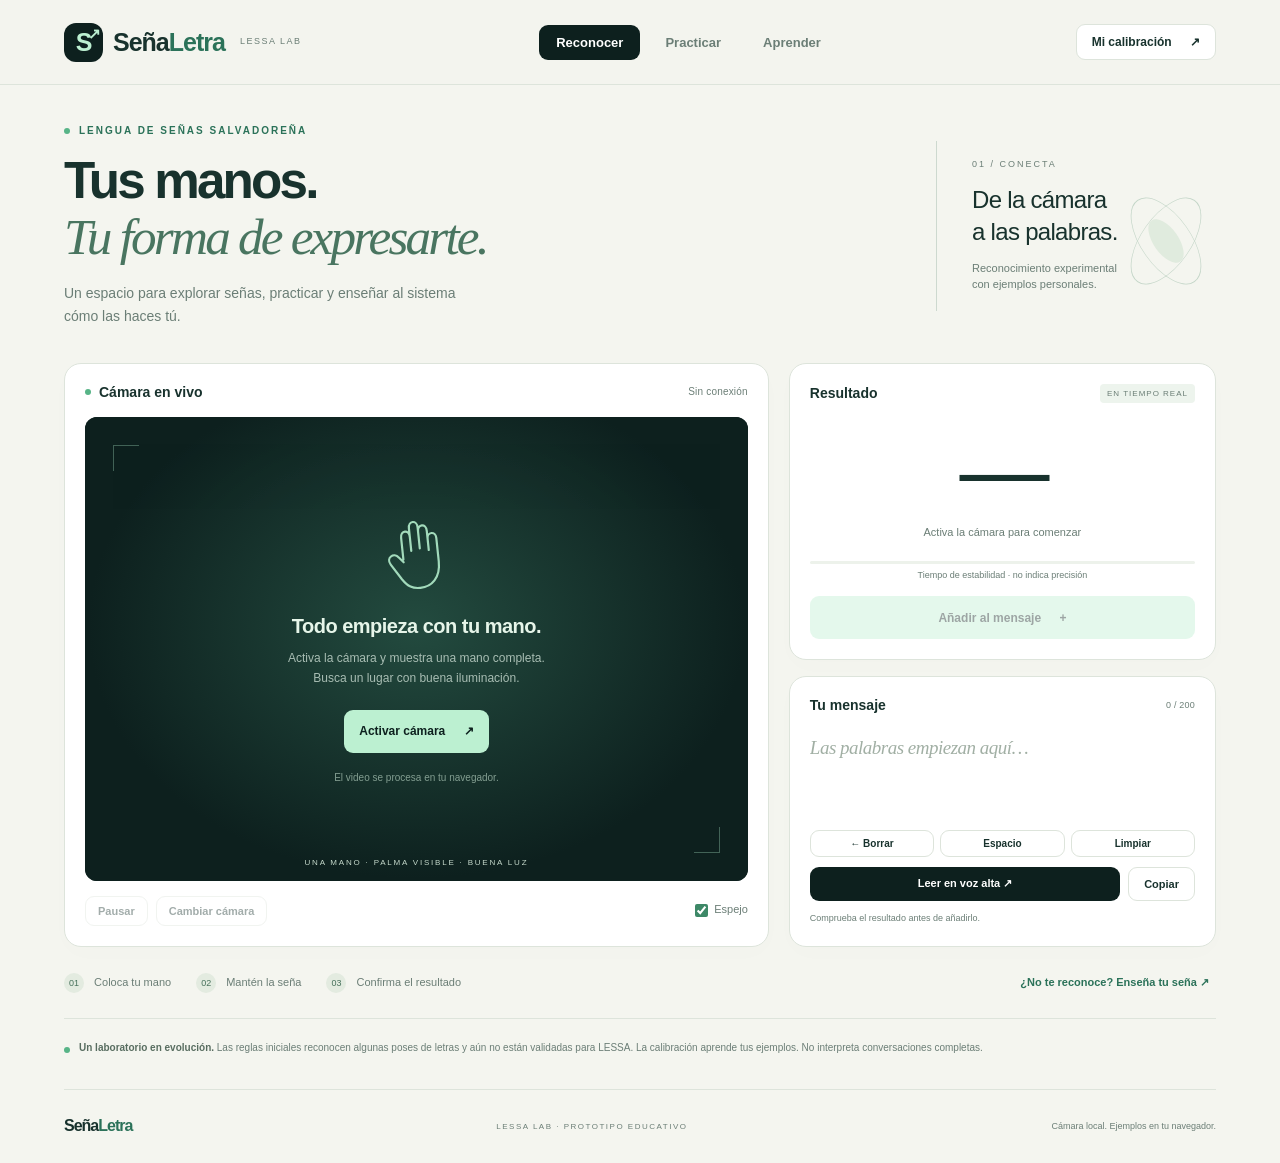
==== senaletra/index.html @ 3d302268 "Rediseñar SeñaLetra y añadir aprendizaje personal de movimientos LESSA" ====
<!doctype html><html lang="es"><head><meta charset="utf-8"><meta name="viewport" content="width=device-width,initial-scale=1"><meta name="theme-color" content="#0b1718"><meta name="description" content="SeñaLetra: laboratorio educativo de LESSA con cámara y aprendizaje por ejemplos personales."><title>SeñaLetra · Tus manos, tu voz</title><link rel="stylesheet" href="style.css"></head><body>
<header><a class="brand" href="./"><span class="brandmark">S<span>↗</span></span>Seña<span>Letra</span><small>LESSA LAB</small></a><nav aria-label="Principal"><button class="nav active" data-tab="translate">Reconocer</button><button class="nav" data-tab="practice">Practicar</button><button class="nav" data-tab="learn">Aprender</button></nav><button class="outline" id="settingsButton">Mi calibración <span>↗</span></button></header>
<main><section class="heading"><div><div class="eyebrow"><span class="dot"></span> LENGUA DE SEÑAS SALVADOREÑA</div><h1>Tus manos.<br><em>Tu forma de expresarte.</em></h1><p>Un espacio para explorar señas, practicar y enseñar al sistema<br class="desktop"> cómo las haces tú.</p></div><div class="heroNote"><span>01 / CONECTA</span><p>De la cámara<br>a las palabras.</p><small>Reconocimiento experimental<br>con ejemplos personales.</small><div class="orbit" aria-hidden="true"><i></i><i></i><i></i></div></div></section>
<section id="translateView"><div class="practicebar" id="practiceBar" hidden><span>Tu reto</span><strong id="target">L</strong><button id="nextTarget">Otra letra →</button><span id="practiceFeedback" role="status"></span></div>
<div class="workspace"><article class="card camera"><div class="cardhead"><h2><span class="dot"></span> Cámara en vivo</h2><span id="status">Sin conexión</span></div><div class="feed"><video id="video" autoplay muted playsinline></video><canvas id="overlay"></canvas><div class="frameMarks" aria-hidden="true"></div><div id="empty"><div class="handIcon" aria-hidden="true"><svg viewBox="0 0 80 90" fill="none"><path d="M25 50V25c0-9 10-9 10 0v16-26c0-9 10-9 10 0v24-19c0-9 10-9 10 0v22-13c0-8 10-8 10 0v27c0 19-11 28-24 28-9 0-14-3-20-12L10 54c-5-8 5-14 10-7l5 6" stroke="currentColor" stroke-width="2.5" stroke-linecap="round" stroke-linejoin="round"/></svg></div><h3>Todo empieza con tu mano.</h3><p>Activa la cámara y muestra una mano completa.<br>Busca un lugar con buena iluminación.</p><button class="primary" id="start">Activar cámara <span>↗</span></button><small>El video se procesa en tu navegador.</small></div><span id="hint">UNA MANO · PALMA VISIBLE · BUENA LUZ</span></div><div class="cameraControls"><button id="pause" disabled>Pausar</button><button id="switch" disabled>Cambiar cámara</button><label><input type="checkbox" id="mirror" checked> Espejo</label></div><div id="cameraAlert" class="alert" hidden role="alert"><p id="cameraErrorText"></p><button id="retryDetector">Reintentar detector</button></div></article>
<aside class="results"><article class="card detection"><div class="cardhead"><h2>Resultado</h2><span class="tag">EN TIEMPO REAL</span></div><div id="letter" aria-live="polite">—</div><span id="stable">Activa la cámara para comenzar</span><div class="meter"><i id="progress"></i></div><small class="meterLabel">Tiempo de estabilidad · no indica precisión</small><button class="primary" id="confirm" disabled>Añadir al mensaje <span>+</span></button></article><article class="card word"><div class="cardhead"><h2>Tu mensaje</h2><span id="charCount">0 / 200</span></div><div id="word" aria-live="polite"><span class="placeholder">Las palabras empiezan aquí…</span></div><div class="editControls"><button id="erase">← Borrar</button><button id="space">Espacio</button><button id="clear">Limpiar</button></div><div class="messageActions"><button class="dark" id="speak">Leer en voz alta ↗</button><button id="copy">Copiar</button></div><small id="message" role="status">Comprueba el resultado antes de añadirlo.</small></article></aside></div>
<div class="bottomstrip"><span><b>01</b> Coloca tu mano</span><span><b>02</b> Mantén la seña</span><span><b>03</b> Confirma el resultado</span><button id="trainShortcut">¿No te reconoce? Enseña tu seña ↗</button></div>
<div class="scope"><span class="dot"></span><p><strong>Un laboratorio en evolución.</strong> Las reglas iniciales reconocen algunas poses de letras y aún no están validadas para LESSA. La calibración aprende tus ejemplos. No interpreta conversaciones completas.</p></div></section>
<section id="learnView" hidden><div class="sectionTitle"><span class="eyebrow">REFERENCIAS REALES</span><h2>Aprender de quienes la conocen.</h2><p>Materiales de LESSA para consultar y comprobar tus señas. No sustituimos estas referencias por ilustraciones inventadas.</p></div><div class="resourceGrid"><a class="resource" href="https://sites.google.com/clases.edu.sv/lessa/recursos-m%C3%B3dulo-2" target="_blank" rel="noopener"><span>01 / ABECEDARIO</span><div class="resourceArt letters" aria-hidden="true">Aa<span>↗</span></div><h3>Letras y números</h3><p>Láminas del abecedario y números salvadoreños, además de materiales sobre gramática.</p><strong>Consultar material ↗</strong></a><a class="resource" href="https://sites.google.com/clases.edu.sv/lessa/m%C3%B3dulo-2" target="_blank" rel="noopener"><span>02 / EN MOVIMIENTO</span><div class="resourceArt videoArt" aria-hidden="true">▷</div><h3>Demostraciones en video</h3><p>Videolecciones en situaciones escolares para observar movimiento, contexto y expresión.</p><strong>Ver lecciones ↗</strong></a><a class="resource" href="https://editorial.ues.edu.sv/dees-lessa/" target="_blank" rel="noopener"><span>03 / UNIVERSIDAD DE EL SALVADOR</span><div class="resourceArt bookArt" aria-hidden="true">LESSA<span>UES</span></div><h3>Diccionario especializado</h3><p>Referencia de vocabulario universitario, con imágenes y enlaces a demostraciones mediante QR.</p><strong>Abrir diccionario ↗</strong></a></div><div class="learningNote"><h3>Una lengua con identidad propia.</h3><p>LESSA tiene gramática, expresiones y variaciones propias. Deletrear letras es una parte del proyecto; comprender una conversación requiere mucho más que reconocer una mano.</p></div></section>
<footer><span class="brand">Seña<span>Letra</span></span><p>LESSA LAB · PROTOTIPO EDUCATIVO</p><span>Cámara local. Ejemplos en tu navegador.</span></footer></main>
<dialog id="settings"><div class="dialoghead"><div><span class="eyebrow">APRENDIZAJE PERSONAL</span><h2>Tu seña. Tus ejemplos.</h2></div><button data-close="settings" aria-label="Cerrar">✕</button></div><p>Usa una referencia real de LESSA y enseña al sistema cómo haces una letra o una seña con una mano.</p><a class="textLink" href="https://sites.google.com/clases.edu.sv/lessa/recursos-m%C3%B3dulo-2" target="_blank" rel="noopener">Consultar abecedario de referencia ↗</a><div class="trainingGrid"><label>Etiqueta<select id="trainLetter"></select></label><label>O escribe una seña<input id="customLabel" maxlength="24" placeholder="Ej. una palabra validada"></label></div><label>Tipo de ejemplo<select id="captureMode"><option value="static">Posición fija · letras</option><option value="motion">Movimiento · una seña completa</option></select></label><p class="tip">Posición: mantén la seña 2,5 s. Movimiento: tras la cuenta atrás, realiza una seña completa y pulsa «Terminar». Repite al menos 3 veces con pequeñas variaciones. Para movimientos, captura también ejemplos lentos y rápidos.</p><div class="captureActions"><button class="primary" id="capture">Capturar ejemplo</button><button id="finishCapture" disabled>Terminar movimiento</button></div><p id="trainingStatus" role="status"></p><div id="sampleCounts"></div><div class="trainingTools"><button id="exportSamples">Exportar ejemplos</button><label class="fileButton">Importar ejemplos<input type="file" id="importSamples" accept="application/json,.json" hidden></label><button id="deleteLabel">Borrar esta seña</button></div><label class="setting"><input id="auto" type="checkbox"> Añadir letras automáticamente tras 1,5 s estables</label><div class="motionTools"><p>Para comprobar una seña con movimiento, cierra este panel y pulsa «Reconocer movimiento». La velocidad se compara mediante alineación temporal.</p><button id="testMotion" class="dark">Reconocer movimiento</button></div><p class="notice">Las muestras guardan coordenadas de una mano, no video. La variación de velocidad se compensa de forma experimental; no equivale a un modelo validado con muchas personas. No se admiten aún señas de dos manos ni rasgos faciales.</p></dialog>
<button id="motionFloating" hidden>Terminar y reconocer →</button><script type="module" src="app.js"></script></body></html>
---- senaletra/style.css ----
:root{--bg:#f4f5ef;--ink:#18322d;--muted:#6b7e76;--mint:#bcf0d1;--deep:#0d201e;--line:#dde4db;--accent:#2b7259}*{box-sizing:border-box}body{margin:0;background:var(--bg);font-family:Inter,'Segoe UI',Arial,sans-serif;color:var(--ink)}button,input,select{font:inherit}button,a,input,select{-webkit-tap-highlight-color:transparent}button{cursor:pointer;border:1px solid var(--line);border-radius:9px;background:transparent;color:var(--ink);padding:10px 15px;font-weight:600;transition:background .2s,transform .2s}button:hover{background:#e6eee4}button:disabled{opacity:.4;cursor:not-allowed}button:focus-visible,a:focus-visible,input:focus-visible,select:focus-visible{outline:3px solid #52a486;outline-offset:4px}button span{margin-left:15px}header{height:85px;display:flex;align-items:center;justify-content:space-between;gap:20px;padding:0 5%;border-bottom:1px solid var(--line);background:#f4f5eff2}.brand{font-size:25px;font-weight:750;letter-spacing:-1px;display:flex;align-items:center;color:var(--ink);text-decoration:none}.brand>span:not(.brandmark){color:var(--accent)}.brand small{font-size:9px;letter-spacing:1.5px;margin-left:15px;color:var(--muted);font-weight:500}.brandmark{background:var(--deep);color:var(--mint);width:39px;height:39px;border-radius:12px;display:grid;place-items:center;margin-right:10px;font-size:25px;position:relative}.brandmark span{font-size:15px;position:absolute;right:3px;top:2px;color:var(--mint)}nav{display:flex;gap:8px}.nav{border:0;font-size:13px;color:var(--muted);padding:10px 17px}.nav.active{background:var(--deep);color:white}.outline{font-size:12px;background:white}main{max-width:1600px;margin:auto;padding:40px 5% 0}.heading{display:flex;justify-content:space-between;align-items:center;gap:35px;margin-bottom:35px}.eyebrow{font-size:10px;letter-spacing:2px;font-weight:700;display:flex;gap:9px;align-items:center;color:var(--accent)}.dot{display:inline-block;width:6px;height:6px;background:#57b487;border-radius:50%;flex:none}h1{font-size:clamp(36px,4vw,63px);line-height:1.1;letter-spacing:-2.8px;margin:17px 0 16px;font-weight:650}h1 em{font-family:Georgia,serif;font-weight:400;color:#497560}p{font-size:14px;line-height:1.65;color:var(--muted)}.heading p{margin:0;font-size:14px}.heroNote{border-left:1px solid #cdd9cf;padding:12px 0 12px 35px;width:280px;position:relative;overflow:hidden;min-height:170px}.heroNote>span{font-size:9px;letter-spacing:2px;color:var(--muted)}.heroNote p{font-size:24px;line-height:1.3;letter-spacing:-.7px;margin:13px 0;color:var(--ink)}small{display:block;font-size:11px;line-height:1.5;color:var(--muted)}.orbit{position:absolute;right:0;top:50px;width:100px;height:100px;opacity:.5}.orbit i{position:absolute;inset:0;border:1px solid #94b8a2;border-radius:50%;transform:rotate(-35deg) scaleX(.5)}.orbit i:nth-child(2){transform:rotate(35deg) scaleX(.5)}.orbit i:nth-child(3){inset:25px;background:#cde2ce;border:0}.workspace{display:grid;grid-template-columns:minmax(0,1.65fr) minmax(0,1fr);gap:20px;align-items:stretch}.card{background:#fff;border:1px solid var(--line);border-radius:17px;padding:20px;min-width:0;box-shadow:0 7px 25px #18322d03}.cardhead{display:flex;justify-content:space-between;align-items:center;gap:12px;margin-bottom:17px}h2{font-size:14px;font-weight:650;margin:0;display:flex;gap:8px;align-items:center}.cardhead>span{font-size:10px;letter-spacing:.2px;color:var(--muted)}.camera{display:flex;flex-direction:column}.feed{position:relative;background:var(--deep);border-radius:12px;overflow:hidden;min-height:380px;flex:1}.feed video,.feed canvas{position:absolute;inset:0;width:100%;height:100%;object-fit:contain}.mirror{transform:scaleX(-1)}#empty{position:absolute;inset:0;display:flex;align-items:center;justify-content:center;flex-direction:column;text-align:center;background:radial-gradient(ellipse at 50% 45%,#234b3f,#0d201e 70%);color:#e6f5e9;padding:25px;z-index:2}#empty[hidden],[hidden]{display:none!important}.handIcon{width:70px;height:82px;color:#a2dabb;margin:0 0 15px;transform:rotate(-6deg)}.handIcon svg{width:100%;height:100%}h3{font-size:20px;letter-spacing:-.5px;font-weight:550;margin:5px 0 10px}#empty p{font-size:12px;color:#a8bdb3;margin:0 0 21px;line-height:1.7}#empty small{font-size:10px;color:#839e91;margin-top:17px}.primary{background:var(--mint);color:var(--deep);border:0;min-height:43px;font-size:12px}.primary:hover{background:#a1e3ba}.dark{background:var(--deep);color:white;border:0;font-size:12px}.dark:hover{background:#234b3f}.frameMarks{position:absolute;inset:28px;background:linear-gradient(#82b49c,#82b49c) top left/26px 1px no-repeat,linear-gradient(#82b49c,#82b49c) top left/1px 26px no-repeat,linear-gradient(#82b49c,#82b49c) bottom right/26px 1px no-repeat,linear-gradient(#82b49c,#82b49c) bottom right/1px 26px no-repeat;pointer-events:none;z-index:3;opacity:.45}#hint{position:absolute;bottom:14px;left:0;right:0;text-align:center;color:#c5d9cb;font-size:8px;letter-spacing:1.8px;z-index:3;pointer-events:none}.cameraControls{display:flex;gap:8px;align-items:center;margin-top:15px}.cameraControls button{font-size:11px;padding:8px 12px}.cameraControls label{font-size:11px;color:var(--muted);margin-left:auto}input[type=checkbox]{accent-color:#3d8867;vertical-align:middle}.results{display:grid;grid-template-rows:1.1fr 1fr;gap:16px}.detection{display:flex;flex-direction:column;text-align:center}.tag{font-size:8px!important;letter-spacing:1px!important;background:#edf4ed;padding:5px 7px;border-radius:4px}#letter{font-size:90px;line-height:1;font-weight:500;letter-spacing:-4px;min-height:100px;display:flex;align-items:center;justify-content:center;overflow-wrap:anywhere;padding:3px 0}#letter.long{font-size:34px;letter-spacing:-1px}#stable{font-size:11px;color:var(--muted);min-height:20px;margin-top:6px}.meter{height:3px;margin:15px 0 5px;background:#edf2eb;border-radius:4px;overflow:hidden}.meter i{display:block;height:100%;background:#65a382;width:0;transition:width .1s}.meterLabel{font-size:9px;margin:0 0 14px}.detection .primary{width:100%;margin-top:auto}.word{display:flex;flex-direction:column}#word{font-size:22px;line-height:1.5;letter-spacing:-.5px;min-height:70px;max-height:140px;overflow:auto;flex:1;margin-bottom:13px;overflow-wrap:anywhere}.placeholder{font-family:Georgia,serif;font-style:italic;font-size:19px;color:#a1afa4}#charCount{font-size:9px}.editControls{display:flex;gap:6px;margin-bottom:10px}.editControls button{font-size:10px;padding:7px 10px;flex:1}.messageActions{display:flex;gap:8px}.messageActions button{font-size:11px}.messageActions .dark{flex:1}#message{font-size:9px;margin-top:11px;min-height:14px}.bottomstrip{display:flex;gap:25px;align-items:center;padding:22px 0;border-bottom:1px solid var(--line)}.bottomstrip>span{font-size:11px;color:var(--muted)}.bottomstrip b{font-size:9px;color:#47715b;background:#e3ebe0;padding:5px;border-radius:50%;margin-right:7px;font-weight:500}.bottomstrip button{margin-left:auto;border:0;font-size:11px;color:var(--accent);padding:7px}.scope{display:flex;align-items:start;gap:9px;padding:16px 0;max-width:950px}.scope .dot{margin-top:12px}.scope p{font-size:10px;margin:5px 0;line-height:1.6}.scope strong{color:#586d60;font-weight:600}footer{display:flex;justify-content:space-between;align-items:center;gap:15px;border-top:1px solid var(--line);padding:22px 0;margin-top:12px}footer .brand{font-size:16px}footer p{font-size:8px;letter-spacing:1.5px}footer>span:last-child{font-size:9px;color:var(--muted)}.practicebar{display:flex;align-items:center;gap:20px;background:#e5efdf;border:1px solid #cbdec8;border-radius:12px;padding:12px 20px;margin-bottom:16px;font-size:13px}.practicebar strong{font-size:25px}.practicebar button{font-size:11px}.sectionTitle{max-width:650px;margin-bottom:30px}.sectionTitle h2{font-size:33px;letter-spacing:-1.2px;line-height:1.25;margin:13px 0}.resourceGrid{display:grid;grid-template-columns:repeat(3,1fr);gap:20px}.resource{color:var(--ink);text-decoration:none;background:white;border:1px solid var(--line);border-radius:15px;padding:24px;transition:transform .2s}.resource:hover{transform:translateY(-3px)}.resource>span{font-size:9px;letter-spacing:1px;color:var(--muted)}.resourceArt{height:170px;display:flex;align-items:center;justify-content:center;margin:20px 0 25px;border-radius:9px;background:#e4eddd;font-size:70px;font-family:Georgia,serif;color:#3c6450;position:relative}.resourceArt span{position:absolute;bottom:15px;right:15px;font:12px 'Segoe UI',sans-serif}.videoArt{background:#18392d;color:#c7e5c7}.bookArt{background:#edeadd;font-size:30px;font-family:'Segoe UI',sans-serif;letter-spacing:2px}.resource p{font-size:12px}.resource strong{font-size:11px;color:var(--accent)}.learningNote{padding:25px;border-left:2px solid #9db99e;margin:35px 0;background:#eaf0e3;max-width:900px}.learningNote p{margin-bottom:0;font-size:13px}dialog{width:min(640px,94vw);max-height:90dvh;overflow:auto;border:1px solid var(--line);border-radius:19px;padding:28px;background:var(--bg);color:var(--ink)}dialog::backdrop{background:#092018aa;backdrop-filter:blur(5px)}.dialoghead{display:flex;align-items:start;justify-content:space-between;gap:20px}.dialoghead h2{font-size:26px;letter-spacing:-.8px;margin-top:10px}.dialoghead button{border:0}.dialoghead+p{font-size:12px}.textLink{font-size:11px;color:var(--accent)}.trainingGrid{display:grid;grid-template-columns:1fr 1.5fr;gap:15px;margin-top:22px}dialog label{display:block;font-size:11px;margin:10px 0}select,input[type=text],input:not([type]){display:block;width:100%;padding:12px;border:1px solid #cad7ca;border-radius:8px;background:white;color:var(--ink);margin-top:7px;font-size:13px}.tip{font-size:11px;background:#e7ede0;padding:15px;border-radius:8px;line-height:1.6}.captureActions{display:flex;gap:10px}.captureActions button{font-size:11px}#trainingStatus{color:var(--accent);font-size:12px;min-height:20px}#sampleCounts{font-size:11px;background:white;border:1px solid var(--line);padding:12px;border-radius:8px;line-height:1.8;max-height:100px;overflow:auto}.trainingTools{display:flex;gap:7px;flex-wrap:wrap;margin:15px 0}.trainingTools button,.fileButton{font-size:10px;padding:10px;border:1px solid var(--line);border-radius:7px;cursor:pointer;margin:0;display:inline-block}.setting{font-size:11px;margin-top:20px}.motionTools{border-top:1px solid var(--line);margin-top:20px;padding-top:10px}.motionTools p,.notice{font-size:11px}.notice{color:#728075;line-height:1.6;border-top:1px solid var(--line);padding-top:15px;margin-bottom:0}.alert{padding:12px;background:#fff1d9;margin-top:12px;border-radius:9px}.alert p{font-size:11px;color:#82612b;margin:0 0 8px}.alert button{font-size:11px}#motionFloating{position:fixed;bottom:25px;left:50%;transform:translateX(-50%);z-index:5;background:var(--mint);border:1px solid #5f9979;box-shadow:0 10px 50px #09201855;white-space:nowrap}.trainingGrid input{min-width:0}body:has(dialog[open]){overflow:hidden}@media(min-width:1100px) and (min-height:850px){.feed{min-height:430px}}@media(max-width:1000px){.heroNote{width:230px}.workspace{grid-template-columns:1.35fr 1fr}.feed{min-height:400px}.bottomstrip{gap:10px}.brand small{display:none}#letter{font-size:75px}}@media(max-width:760px){header{padding:16px 5%;height:auto;flex-wrap:wrap;gap:12px}.brand{font-size:23px}nav{order:3;width:100%;justify-content:center;gap:5px}.nav{flex:1}main{padding-top:28px}.heading{margin-bottom:25px}.heroNote{display:none}h1{font-size:40px;letter-spacing:-1.8px}.workspace{grid-template-columns:1fr}.feed{min-height:360px}.results{grid-template-columns:1fr 1fr;grid-template-rows:auto}.card{padding:16px}.detection{min-height:260px}.bottomstrip{flex-wrap:wrap;gap:15px}.bottomstrip button{margin-left:0;width:100%;text-align:left}.resourceGrid{grid-template-columns:1fr}.resourceArt{height:130px}.resource{padding:20px}.resource h3{font-size:23px}footer{flex-wrap:wrap}.desktop{display:none}.heading p{font-size:12px}.sectionTitle h2{font-size:29px}.practicebar{gap:12px;flex-wrap:wrap}}@media(max-width:480px){.results{grid-template-columns:1fr}.feed{min-height:330px}.heading h1{font-size:35px}.outline{font-size:10px;padding:9px}.outline span{margin-left:5px}.brandmark{width:32px;height:32px;font-size:20px}.cameraControls{flex-wrap:wrap}.cameraControls label{margin-left:auto}.bottomstrip>span{font-size:10px}footer>span:last-child{width:100%}.trainingGrid{grid-template-columns:1fr}dialog{padding:22px}.captureActions{flex-wrap:wrap}.scope p{font-size:10px}.cardhead{flex-wrap:wrap}}@media(prefers-reduced-motion:reduce){*{transition:none!important;scroll-behavior:auto!important}}
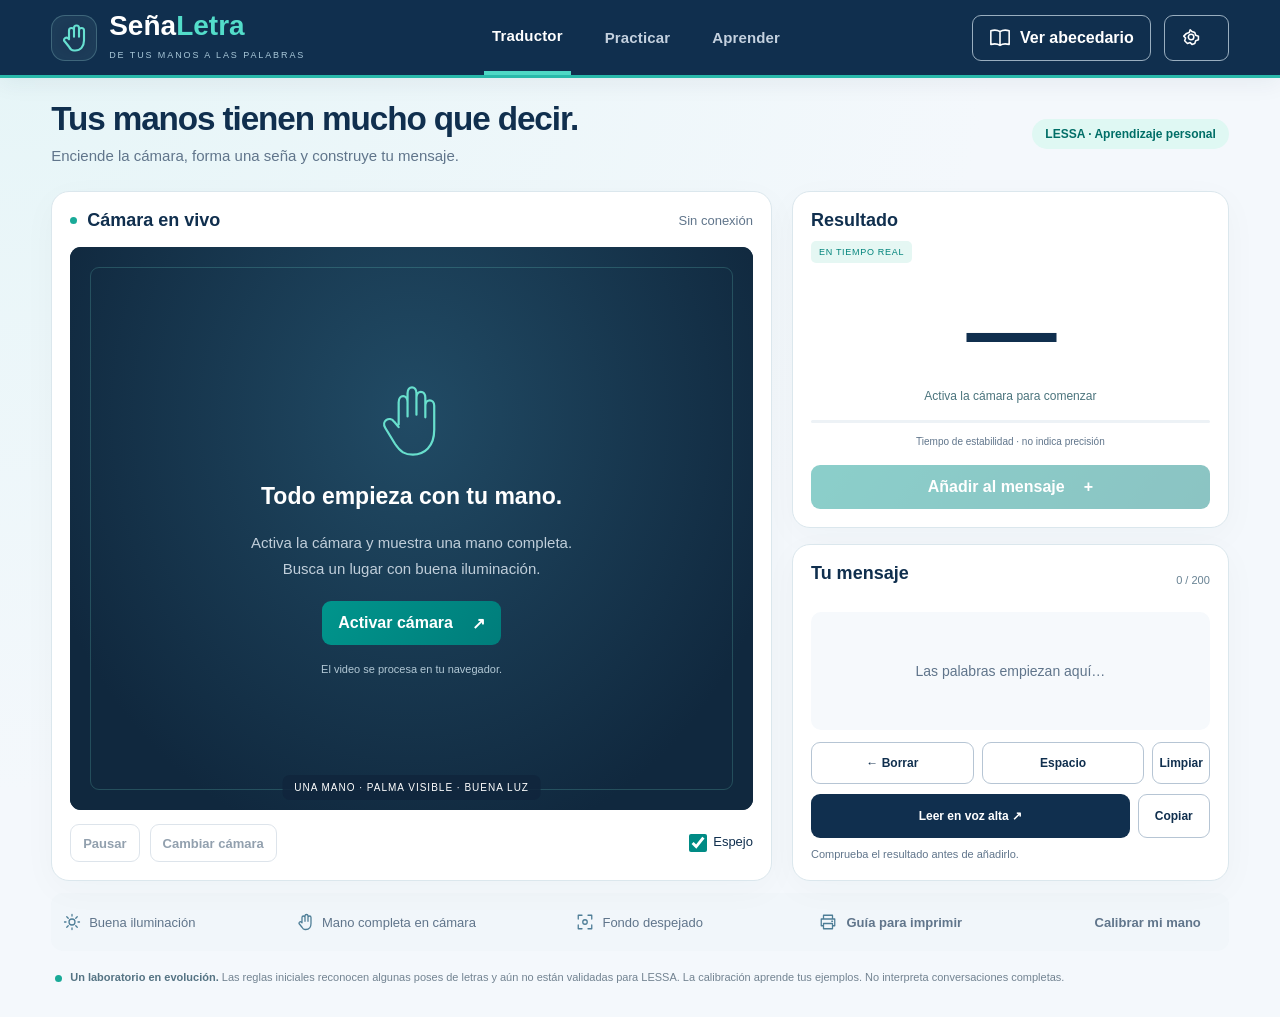
==== commit 38330c98: "Restaurar identidad original de SeñaLetra y guía visual LESSA completa" ====
--- a/senaletra/index.html
+++ b/senaletra/index.html
@@ -1,12 +1,12 @@
 <!doctype html><html lang="es"><head><meta charset="utf-8"><meta name="viewport" content="width=device-width,initial-scale=1"><meta name="theme-color" content="#0b1718"><meta name="description" content="SeñaLetra: laboratorio educativo de LESSA con cámara y aprendizaje por ejemplos personales."><title>SeñaLetra · Tus manos, tu voz</title><link rel="stylesheet" href="style.css"></head><body>
-<header><a class="brand" href="./"><span class="brandmark">S<span>↗</span></span>Seña<span>Letra</span><small>LESSA LAB</small></a><nav aria-label="Principal"><button class="nav active" data-tab="translate">Reconocer</button><button class="nav" data-tab="practice">Practicar</button><button class="nav" data-tab="learn">Aprender</button></nav><button class="outline" id="settingsButton">Mi calibración <span>↗</span></button></header>
-<main><section class="heading"><div><div class="eyebrow"><span class="dot"></span> LENGUA DE SEÑAS SALVADOREÑA</div><h1>Tus manos.<br><em>Tu forma de expresarte.</em></h1><p>Un espacio para explorar señas, practicar y enseñar al sistema<br class="desktop"> cómo las haces tú.</p></div><div class="heroNote"><span>01 / CONECTA</span><p>De la cámara<br>a las palabras.</p><small>Reconocimiento experimental<br>con ejemplos personales.</small><div class="orbit" aria-hidden="true"><i></i><i></i><i></i></div></div></section>
+<header><a class="brand" href="./"><span class="brandmark"><svg aria-hidden="true" class="icon" fill="none" stroke="currentColor" stroke-linecap="round" stroke-linejoin="round" stroke-width="1.7" viewbox="0 0 24 24"><path d="M8 13V6a2 2 0 0 1 4 0v5-7a2 2 0 0 1 4 0v7-5a2 2 0 0 1 4 0v8c0 5-3 8-7 8h-1c-2 0-3-1-4-3l-4-5a2 2 0 0 1 3-2l1 1Z"></path></svg></span><span class="brandname">Seña<span>Letra</span><small>DE TUS MANOS A LAS PALABRAS</small></span></a><nav><button class="nav active" id="translator" data-tab="translate">Traductor</button><button class="nav" id="practice" data-tab="practice">Practicar</button><button class="nav" data-tab="learn">Aprender</button></nav><div><button class="outline" id="guideButton"><svg aria-hidden="true" class="icon" fill="none" stroke="currentColor" stroke-linecap="round" stroke-linejoin="round" stroke-width="1.7" viewbox="0 0 24 24"><path d="M12 5c-3-2-6-2-10-1v15c4-1 7-1 10 1 3-2 6-2 10-1V4c-4-1-7-1-10 1Zm0 0v15"></path></svg><span>Ver abecedario</span></button><button aria-label="Calibración y ajustes" class="outline" id="settingsButton"><svg aria-hidden="true" class="icon" fill="none" stroke="currentColor" stroke-linecap="round" stroke-linejoin="round" stroke-width="1.7" viewbox="0 0 24 24"><path d="m10 3-1 3-3 1-3 3 2 2-1 3 3 3 3-1 2 2 3-1 1-3 3-1v-4l-3-1-1-3-3-1Z"></path><circle cx="11" cy="11" r="3"></circle></svg><span></span></button></div></header>
+<main><section class="heading"><div><h1>Tus manos tienen mucho que decir.</h1><p>Enciende la cámara, forma una seña y construye tu mensaje.</p></div><span class="badge">LESSA · Aprendizaje personal</span></section>
 <section id="translateView"><div class="practicebar" id="practiceBar" hidden><span>Tu reto</span><strong id="target">L</strong><button id="nextTarget">Otra letra →</button><span id="practiceFeedback" role="status"></span></div>
 <div class="workspace"><article class="card camera"><div class="cardhead"><h2><span class="dot"></span> Cámara en vivo</h2><span id="status">Sin conexión</span></div><div class="feed"><video id="video" autoplay muted playsinline></video><canvas id="overlay"></canvas><div class="frameMarks" aria-hidden="true"></div><div id="empty"><div class="handIcon" aria-hidden="true"><svg viewBox="0 0 80 90" fill="none"><path d="M25 50V25c0-9 10-9 10 0v16-26c0-9 10-9 10 0v24-19c0-9 10-9 10 0v22-13c0-8 10-8 10 0v27c0 19-11 28-24 28-9 0-14-3-20-12L10 54c-5-8 5-14 10-7l5 6" stroke="currentColor" stroke-width="2.5" stroke-linecap="round" stroke-linejoin="round"/></svg></div><h3>Todo empieza con tu mano.</h3><p>Activa la cámara y muestra una mano completa.<br>Busca un lugar con buena iluminación.</p><button class="primary" id="start">Activar cámara <span>↗</span></button><small>El video se procesa en tu navegador.</small></div><span id="hint">UNA MANO · PALMA VISIBLE · BUENA LUZ</span></div><div class="cameraControls"><button id="pause" disabled>Pausar</button><button id="switch" disabled>Cambiar cámara</button><label><input type="checkbox" id="mirror" checked> Espejo</label></div><div id="cameraAlert" class="alert" hidden role="alert"><p id="cameraErrorText"></p><button id="retryDetector">Reintentar detector</button></div></article>
 <aside class="results"><article class="card detection"><div class="cardhead"><h2>Resultado</h2><span class="tag">EN TIEMPO REAL</span></div><div id="letter" aria-live="polite">—</div><span id="stable">Activa la cámara para comenzar</span><div class="meter"><i id="progress"></i></div><small class="meterLabel">Tiempo de estabilidad · no indica precisión</small><button class="primary" id="confirm" disabled>Añadir al mensaje <span>+</span></button></article><article class="card word"><div class="cardhead"><h2>Tu mensaje</h2><span id="charCount">0 / 200</span></div><div id="word" aria-live="polite"><span class="placeholder">Las palabras empiezan aquí…</span></div><div class="editControls"><button id="erase">← Borrar</button><button id="space">Espacio</button><button id="clear">Limpiar</button></div><div class="messageActions"><button class="dark" id="speak">Leer en voz alta ↗</button><button id="copy">Copiar</button></div><small id="message" role="status">Comprueba el resultado antes de añadirlo.</small></article></aside></div>
-<div class="bottomstrip"><span><b>01</b> Coloca tu mano</span><span><b>02</b> Mantén la seña</span><span><b>03</b> Confirma el resultado</span><button id="trainShortcut">¿No te reconoce? Enseña tu seña ↗</button></div>
+<footer><span><svg aria-hidden="true" class="icon" fill="none" stroke="currentColor" stroke-linecap="round" stroke-linejoin="round" stroke-width="1.7" viewbox="0 0 24 24"><circle cx="12" cy="12" r="4"></circle><path d="M12 2v2m0 16v2M2 12h2m16 0h2M5 5l2 2m10 10 2 2M5 19l2-2M17 7l2-2"></path></svg>Buena iluminación</span><span><svg aria-hidden="true" class="icon" fill="none" stroke="currentColor" stroke-linecap="round" stroke-linejoin="round" stroke-width="1.7" viewbox="0 0 24 24"><path d="M8 13V6a2 2 0 0 1 4 0v5-7a2 2 0 0 1 4 0v7-5a2 2 0 0 1 4 0v8c0 5-3 8-7 8h-1c-2 0-3-1-4-3l-4-5a2 2 0 0 1 3-2l1 1Z"></path></svg>Mano completa en cámara</span><span><svg aria-hidden="true" class="icon" fill="none" stroke="currentColor" stroke-linecap="round" stroke-linejoin="round" stroke-width="1.7" viewbox="0 0 24 24"><path d="M8 3H3v5m13-5h5v5M3 16v5h5m13-5v5h-5"></path><circle cx="12" cy="12" r="3"></circle></svg>Fondo despejado</span><button id="printGuide"><svg aria-hidden="true" class="icon" fill="none" stroke="currentColor" stroke-linecap="round" stroke-linejoin="round" stroke-width="1.7" viewbox="0 0 24 24"><path d="M6 8V3h12v5M6 17H3V8h18v9h-3M6 14h12v7H6v-7Zm11-3h1"></path></svg><span>Guía para imprimir</span></button><button id="trainShortcut">Calibrar mi mano</button></footer>
 <div class="scope"><span class="dot"></span><p><strong>Un laboratorio en evolución.</strong> Las reglas iniciales reconocen algunas poses de letras y aún no están validadas para LESSA. La calibración aprende tus ejemplos. No interpreta conversaciones completas.</p></div></section>
 <section id="learnView" hidden><div class="sectionTitle"><span class="eyebrow">REFERENCIAS REALES</span><h2>Aprender de quienes la conocen.</h2><p>Materiales de LESSA para consultar y comprobar tus señas. No sustituimos estas referencias por ilustraciones inventadas.</p></div><div class="resourceGrid"><a class="resource" href="https://sites.google.com/clases.edu.sv/lessa/recursos-m%C3%B3dulo-2" target="_blank" rel="noopener"><span>01 / ABECEDARIO</span><div class="resourceArt letters" aria-hidden="true">Aa<span>↗</span></div><h3>Letras y números</h3><p>Láminas del abecedario y números salvadoreños, además de materiales sobre gramática.</p><strong>Consultar material ↗</strong></a><a class="resource" href="https://sites.google.com/clases.edu.sv/lessa/m%C3%B3dulo-2" target="_blank" rel="noopener"><span>02 / EN MOVIMIENTO</span><div class="resourceArt videoArt" aria-hidden="true">▷</div><h3>Demostraciones en video</h3><p>Videolecciones en situaciones escolares para observar movimiento, contexto y expresión.</p><strong>Ver lecciones ↗</strong></a><a class="resource" href="https://editorial.ues.edu.sv/dees-lessa/" target="_blank" rel="noopener"><span>03 / UNIVERSIDAD DE EL SALVADOR</span><div class="resourceArt bookArt" aria-hidden="true">LESSA<span>UES</span></div><h3>Diccionario especializado</h3><p>Referencia de vocabulario universitario, con imágenes y enlaces a demostraciones mediante QR.</p><strong>Abrir diccionario ↗</strong></a></div><div class="learningNote"><h3>Una lengua con identidad propia.</h3><p>LESSA tiene gramática, expresiones y variaciones propias. Deletrear letras es una parte del proyecto; comprender una conversación requiere mucho más que reconocer una mano.</p></div></section>
-<footer><span class="brand">Seña<span>Letra</span></span><p>LESSA LAB · PROTOTIPO EDUCATIVO</p><span>Cámara local. Ejemplos en tu navegador.</span></footer></main>
+</main>
 <dialog id="settings"><div class="dialoghead"><div><span class="eyebrow">APRENDIZAJE PERSONAL</span><h2>Tu seña. Tus ejemplos.</h2></div><button data-close="settings" aria-label="Cerrar">✕</button></div><p>Usa una referencia real de LESSA y enseña al sistema cómo haces una letra o una seña con una mano.</p><a class="textLink" href="https://sites.google.com/clases.edu.sv/lessa/recursos-m%C3%B3dulo-2" target="_blank" rel="noopener">Consultar abecedario de referencia ↗</a><div class="trainingGrid"><label>Etiqueta<select id="trainLetter"></select></label><label>O escribe una seña<input id="customLabel" maxlength="24" placeholder="Ej. una palabra validada"></label></div><label>Tipo de ejemplo<select id="captureMode"><option value="static">Posición fija · letras</option><option value="motion">Movimiento · una seña completa</option></select></label><p class="tip">Posición: mantén la seña 2,5 s. Movimiento: tras la cuenta atrás, realiza una seña completa y pulsa «Terminar». Repite al menos 3 veces con pequeñas variaciones. Para movimientos, captura también ejemplos lentos y rápidos.</p><div class="captureActions"><button class="primary" id="capture">Capturar ejemplo</button><button id="finishCapture" disabled>Terminar movimiento</button></div><p id="trainingStatus" role="status"></p><div id="sampleCounts"></div><div class="trainingTools"><button id="exportSamples">Exportar ejemplos</button><label class="fileButton">Importar ejemplos<input type="file" id="importSamples" accept="application/json,.json" hidden></label><button id="deleteLabel">Borrar esta seña</button></div><label class="setting"><input id="auto" type="checkbox"> Añadir letras automáticamente tras 1,5 s estables</label><div class="motionTools"><p>Para comprobar una seña con movimiento, cierra este panel y pulsa «Reconocer movimiento». La velocidad se compara mediante alineación temporal.</p><button id="testMotion" class="dark">Reconocer movimiento</button></div><p class="notice">Las muestras guardan coordenadas de una mano, no video. La variación de velocidad se compensa de forma experimental; no equivale a un modelo validado con muchas personas. No se admiten aún señas de dos manos ni rasgos faciales.</p></dialog>
-<button id="motionFloating" hidden>Terminar y reconocer →</button><script type="module" src="app.js"></script></body></html>
+<button id="motionFloating" hidden>Terminar y reconocer →</button><script type="module" src="app.js"></script><dialog id="guide"><div class="dialoghead"><div><h2>Guía visual del abecedario</h2><p>Selecciona una letra para verla en detalle.</p></div><button data-close="guide" aria-label="Cerrar guía">✕</button></div><p class="notice">Referencia educativa de LESSA · Módulo 2. Las flechas y trazos indican movimiento. Consulta la lámina original para ver la fuente completa.</p><div id="alphabet"></div><div class="guideCredit"><a href="https://sites.google.com/clases.edu.sv/lessa/recursos-m%C3%B3dulo-2" target="_blank" rel="noopener">Fuente: Curso de alfabetización en LESSA · Recursos Módulo 2 ↗</a><button id="fullAlphabet">Ver lámina completa</button></div></dialog><dialog id="detail"><div class="dialoghead"><h2 id="detailTitle">Letra A</h2><button data-close="detail" aria-label="Cerrar detalle">✕</button></div><img id="detailImage" alt=""><p id="detailText"></p><button id="calibrateFromGuide" class="primary">Calibrar esta letra</button><small>Ilustración extraída de la lámina educativa LESSA, Módulo 2. No constituye un ejemplo de entrenamiento.</small></dialog></body></html>
--- a/senaletra/style.css
+++ b/senaletra/style.css
@@ -1 +1,50 @@
-:root{--bg:#f4f5ef;--ink:#18322d;--muted:#6b7e76;--mint:#bcf0d1;--deep:#0d201e;--line:#dde4db;--accent:#2b7259}*{box-sizing:border-box}body{margin:0;background:var(--bg);font-family:Inter,'Segoe UI',Arial,sans-serif;color:var(--ink)}button,input,select{font:inherit}button,a,input,select{-webkit-tap-highlight-color:transparent}button{cursor:pointer;border:1px solid var(--line);border-radius:9px;background:transparent;color:var(--ink);padding:10px 15px;font-weight:600;transition:background .2s,transform .2s}button:hover{background:#e6eee4}button:disabled{opacity:.4;cursor:not-allowed}button:focus-visible,a:focus-visible,input:focus-visible,select:focus-visible{outline:3px solid #52a486;outline-offset:4px}button span{margin-left:15px}header{height:85px;display:flex;align-items:center;justify-content:space-between;gap:20px;padding:0 5%;border-bottom:1px solid var(--line);background:#f4f5eff2}.brand{font-size:25px;font-weight:750;letter-spacing:-1px;display:flex;align-items:center;color:var(--ink);text-decoration:none}.brand>span:not(.brandmark){color:var(--accent)}.brand small{font-size:9px;letter-spacing:1.5px;margin-left:15px;color:var(--muted);font-weight:500}.brandmark{background:var(--deep);color:var(--mint);width:39px;height:39px;border-radius:12px;display:grid;place-items:center;margin-right:10px;font-size:25px;position:relative}.brandmark span{font-size:15px;position:absolute;right:3px;top:2px;color:var(--mint)}nav{display:flex;gap:8px}.nav{border:0;font-size:13px;color:var(--muted);padding:10px 17px}.nav.active{background:var(--deep);color:white}.outline{font-size:12px;background:white}main{max-width:1600px;margin:auto;padding:40px 5% 0}.heading{display:flex;justify-content:space-between;align-items:center;gap:35px;margin-bottom:35px}.eyebrow{font-size:10px;letter-spacing:2px;font-weight:700;display:flex;gap:9px;align-items:center;color:var(--accent)}.dot{display:inline-block;width:6px;height:6px;background:#57b487;border-radius:50%;flex:none}h1{font-size:clamp(36px,4vw,63px);line-height:1.1;letter-spacing:-2.8px;margin:17px 0 16px;font-weight:650}h1 em{font-family:Georgia,serif;font-weight:400;color:#497560}p{font-size:14px;line-height:1.65;color:var(--muted)}.heading p{margin:0;font-size:14px}.heroNote{border-left:1px solid #cdd9cf;padding:12px 0 12px 35px;width:280px;position:relative;overflow:hidden;min-height:170px}.heroNote>span{font-size:9px;letter-spacing:2px;color:var(--muted)}.heroNote p{font-size:24px;line-height:1.3;letter-spacing:-.7px;margin:13px 0;color:var(--ink)}small{display:block;font-size:11px;line-height:1.5;color:var(--muted)}.orbit{position:absolute;right:0;top:50px;width:100px;height:100px;opacity:.5}.orbit i{position:absolute;inset:0;border:1px solid #94b8a2;border-radius:50%;transform:rotate(-35deg) scaleX(.5)}.orbit i:nth-child(2){transform:rotate(35deg) scaleX(.5)}.orbit i:nth-child(3){inset:25px;background:#cde2ce;border:0}.workspace{display:grid;grid-template-columns:minmax(0,1.65fr) minmax(0,1fr);gap:20px;align-items:stretch}.card{background:#fff;border:1px solid var(--line);border-radius:17px;padding:20px;min-width:0;box-shadow:0 7px 25px #18322d03}.cardhead{display:flex;justify-content:space-between;align-items:center;gap:12px;margin-bottom:17px}h2{font-size:14px;font-weight:650;margin:0;display:flex;gap:8px;align-items:center}.cardhead>span{font-size:10px;letter-spacing:.2px;color:var(--muted)}.camera{display:flex;flex-direction:column}.feed{position:relative;background:var(--deep);border-radius:12px;overflow:hidden;min-height:380px;flex:1}.feed video,.feed canvas{position:absolute;inset:0;width:100%;height:100%;object-fit:contain}.mirror{transform:scaleX(-1)}#empty{position:absolute;inset:0;display:flex;align-items:center;justify-content:center;flex-direction:column;text-align:center;background:radial-gradient(ellipse at 50% 45%,#234b3f,#0d201e 70%);color:#e6f5e9;padding:25px;z-index:2}#empty[hidden],[hidden]{display:none!important}.handIcon{width:70px;height:82px;color:#a2dabb;margin:0 0 15px;transform:rotate(-6deg)}.handIcon svg{width:100%;height:100%}h3{font-size:20px;letter-spacing:-.5px;font-weight:550;margin:5px 0 10px}#empty p{font-size:12px;color:#a8bdb3;margin:0 0 21px;line-height:1.7}#empty small{font-size:10px;color:#839e91;margin-top:17px}.primary{background:var(--mint);color:var(--deep);border:0;min-height:43px;font-size:12px}.primary:hover{background:#a1e3ba}.dark{background:var(--deep);color:white;border:0;font-size:12px}.dark:hover{background:#234b3f}.frameMarks{position:absolute;inset:28px;background:linear-gradient(#82b49c,#82b49c) top left/26px 1px no-repeat,linear-gradient(#82b49c,#82b49c) top left/1px 26px no-repeat,linear-gradient(#82b49c,#82b49c) bottom right/26px 1px no-repeat,linear-gradient(#82b49c,#82b49c) bottom right/1px 26px no-repeat;pointer-events:none;z-index:3;opacity:.45}#hint{position:absolute;bottom:14px;left:0;right:0;text-align:center;color:#c5d9cb;font-size:8px;letter-spacing:1.8px;z-index:3;pointer-events:none}.cameraControls{display:flex;gap:8px;align-items:center;margin-top:15px}.cameraControls button{font-size:11px;padding:8px 12px}.cameraControls label{font-size:11px;color:var(--muted);margin-left:auto}input[type=checkbox]{accent-color:#3d8867;vertical-align:middle}.results{display:grid;grid-template-rows:1.1fr 1fr;gap:16px}.detection{display:flex;flex-direction:column;text-align:center}.tag{font-size:8px!important;letter-spacing:1px!important;background:#edf4ed;padding:5px 7px;border-radius:4px}#letter{font-size:90px;line-height:1;font-weight:500;letter-spacing:-4px;min-height:100px;display:flex;align-items:center;justify-content:center;overflow-wrap:anywhere;padding:3px 0}#letter.long{font-size:34px;letter-spacing:-1px}#stable{font-size:11px;color:var(--muted);min-height:20px;margin-top:6px}.meter{height:3px;margin:15px 0 5px;background:#edf2eb;border-radius:4px;overflow:hidden}.meter i{display:block;height:100%;background:#65a382;width:0;transition:width .1s}.meterLabel{font-size:9px;margin:0 0 14px}.detection .primary{width:100%;margin-top:auto}.word{display:flex;flex-direction:column}#word{font-size:22px;line-height:1.5;letter-spacing:-.5px;min-height:70px;max-height:140px;overflow:auto;flex:1;margin-bottom:13px;overflow-wrap:anywhere}.placeholder{font-family:Georgia,serif;font-style:italic;font-size:19px;color:#a1afa4}#charCount{font-size:9px}.editControls{display:flex;gap:6px;margin-bottom:10px}.editControls button{font-size:10px;padding:7px 10px;flex:1}.messageActions{display:flex;gap:8px}.messageActions button{font-size:11px}.messageActions .dark{flex:1}#message{font-size:9px;margin-top:11px;min-height:14px}.bottomstrip{display:flex;gap:25px;align-items:center;padding:22px 0;border-bottom:1px solid var(--line)}.bottomstrip>span{font-size:11px;color:var(--muted)}.bottomstrip b{font-size:9px;color:#47715b;background:#e3ebe0;padding:5px;border-radius:50%;margin-right:7px;font-weight:500}.bottomstrip button{margin-left:auto;border:0;font-size:11px;color:var(--accent);padding:7px}.scope{display:flex;align-items:start;gap:9px;padding:16px 0;max-width:950px}.scope .dot{margin-top:12px}.scope p{font-size:10px;margin:5px 0;line-height:1.6}.scope strong{color:#586d60;font-weight:600}footer{display:flex;justify-content:space-between;align-items:center;gap:15px;border-top:1px solid var(--line);padding:22px 0;margin-top:12px}footer .brand{font-size:16px}footer p{font-size:8px;letter-spacing:1.5px}footer>span:last-child{font-size:9px;color:var(--muted)}.practicebar{display:flex;align-items:center;gap:20px;background:#e5efdf;border:1px solid #cbdec8;border-radius:12px;padding:12px 20px;margin-bottom:16px;font-size:13px}.practicebar strong{font-size:25px}.practicebar button{font-size:11px}.sectionTitle{max-width:650px;margin-bottom:30px}.sectionTitle h2{font-size:33px;letter-spacing:-1.2px;line-height:1.25;margin:13px 0}.resourceGrid{display:grid;grid-template-columns:repeat(3,1fr);gap:20px}.resource{color:var(--ink);text-decoration:none;background:white;border:1px solid var(--line);border-radius:15px;padding:24px;transition:transform .2s}.resource:hover{transform:translateY(-3px)}.resource>span{font-size:9px;letter-spacing:1px;color:var(--muted)}.resourceArt{height:170px;display:flex;align-items:center;justify-content:center;margin:20px 0 25px;border-radius:9px;background:#e4eddd;font-size:70px;font-family:Georgia,serif;color:#3c6450;position:relative}.resourceArt span{position:absolute;bottom:15px;right:15px;font:12px 'Segoe UI',sans-serif}.videoArt{background:#18392d;color:#c7e5c7}.bookArt{background:#edeadd;font-size:30px;font-family:'Segoe UI',sans-serif;letter-spacing:2px}.resource p{font-size:12px}.resource strong{font-size:11px;color:var(--accent)}.learningNote{padding:25px;border-left:2px solid #9db99e;margin:35px 0;background:#eaf0e3;max-width:900px}.learningNote p{margin-bottom:0;font-size:13px}dialog{width:min(640px,94vw);max-height:90dvh;overflow:auto;border:1px solid var(--line);border-radius:19px;padding:28px;background:var(--bg);color:var(--ink)}dialog::backdrop{background:#092018aa;backdrop-filter:blur(5px)}.dialoghead{display:flex;align-items:start;justify-content:space-between;gap:20px}.dialoghead h2{font-size:26px;letter-spacing:-.8px;margin-top:10px}.dialoghead button{border:0}.dialoghead+p{font-size:12px}.textLink{font-size:11px;color:var(--accent)}.trainingGrid{display:grid;grid-template-columns:1fr 1.5fr;gap:15px;margin-top:22px}dialog label{display:block;font-size:11px;margin:10px 0}select,input[type=text],input:not([type]){display:block;width:100%;padding:12px;border:1px solid #cad7ca;border-radius:8px;background:white;color:var(--ink);margin-top:7px;font-size:13px}.tip{font-size:11px;background:#e7ede0;padding:15px;border-radius:8px;line-height:1.6}.captureActions{display:flex;gap:10px}.captureActions button{font-size:11px}#trainingStatus{color:var(--accent);font-size:12px;min-height:20px}#sampleCounts{font-size:11px;background:white;border:1px solid var(--line);padding:12px;border-radius:8px;line-height:1.8;max-height:100px;overflow:auto}.trainingTools{display:flex;gap:7px;flex-wrap:wrap;margin:15px 0}.trainingTools button,.fileButton{font-size:10px;padding:10px;border:1px solid var(--line);border-radius:7px;cursor:pointer;margin:0;display:inline-block}.setting{font-size:11px;margin-top:20px}.motionTools{border-top:1px solid var(--line);margin-top:20px;padding-top:10px}.motionTools p,.notice{font-size:11px}.notice{color:#728075;line-height:1.6;border-top:1px solid var(--line);padding-top:15px;margin-bottom:0}.alert{padding:12px;background:#fff1d9;margin-top:12px;border-radius:9px}.alert p{font-size:11px;color:#82612b;margin:0 0 8px}.alert button{font-size:11px}#motionFloating{position:fixed;bottom:25px;left:50%;transform:translateX(-50%);z-index:5;background:var(--mint);border:1px solid #5f9979;box-shadow:0 10px 50px #09201855;white-space:nowrap}.trainingGrid input{min-width:0}body:has(dialog[open]){overflow:hidden}@media(min-width:1100px) and (min-height:850px){.feed{min-height:430px}}@media(max-width:1000px){.heroNote{width:230px}.workspace{grid-template-columns:1.35fr 1fr}.feed{min-height:400px}.bottomstrip{gap:10px}.brand small{display:none}#letter{font-size:75px}}@media(max-width:760px){header{padding:16px 5%;height:auto;flex-wrap:wrap;gap:12px}.brand{font-size:23px}nav{order:3;width:100%;justify-content:center;gap:5px}.nav{flex:1}main{padding-top:28px}.heading{margin-bottom:25px}.heroNote{display:none}h1{font-size:40px;letter-spacing:-1.8px}.workspace{grid-template-columns:1fr}.feed{min-height:360px}.results{grid-template-columns:1fr 1fr;grid-template-rows:auto}.card{padding:16px}.detection{min-height:260px}.bottomstrip{flex-wrap:wrap;gap:15px}.bottomstrip button{margin-left:0;width:100%;text-align:left}.resourceGrid{grid-template-columns:1fr}.resourceArt{height:130px}.resource{padding:20px}.resource h3{font-size:23px}footer{flex-wrap:wrap}.desktop{display:none}.heading p{font-size:12px}.sectionTitle h2{font-size:29px}.practicebar{gap:12px;flex-wrap:wrap}}@media(max-width:480px){.results{grid-template-columns:1fr}.feed{min-height:330px}.heading h1{font-size:35px}.outline{font-size:10px;padding:9px}.outline span{margin-left:5px}.brandmark{width:32px;height:32px;font-size:20px}.cameraControls{flex-wrap:wrap}.cameraControls label{margin-left:auto}.bottomstrip>span{font-size:10px}footer>span:last-child{width:100%}.trainingGrid{grid-template-columns:1fr}dialog{padding:22px}.captureActions{flex-wrap:wrap}.scope p{font-size:10px}.cardhead{flex-wrap:wrap}}@media(prefers-reduced-motion:reduce){*{transition:none!important;scroll-behavior:auto!important}}
+:root{--navy:#102b49;--teal:#008c83;--mint:#dff8f3;--line:#e3eaf0;--muted:#62758d}*{box-sizing:border-box}body{margin:0;background:#f4f8fc;color:var(--navy);font-family:Segoe UI,Arial,sans-serif;font-size:16px}button,select{font:inherit}button{cursor:pointer;border:1px solid #b6c5d4;background:white;border-radius:9px;color:var(--navy);padding:11px 16px;transition:background .15s}button:hover{background:#edf7f8}button:disabled{cursor:not-allowed;opacity:.45}button:focus-visible,a:focus-visible,input:focus-visible,select:focus-visible{outline:3px solid #d5a528;outline-offset:3px}header{height:72px;background:var(--navy);color:white;display:flex;align-items:center;justify-content:space-between;padding:0 4.5%;gap:20px}.brand{font-weight:750;font-size:29px;color:white;text-decoration:none;white-space:nowrap}.brand span{color:#53ddca}nav{display:flex;height:100%;gap:26px}.nav{background:none;border:0;color:#c4d1df;border-radius:0;padding:0 8px;font-weight:600}.nav.active{color:white;border-bottom:4px solid #4ed8c5}.nav:hover{background:#234361}.outline{background:transparent;color:white;border-color:#99aebf;margin-left:5px}.outline:hover{background:#254660}main{max-width:1600px;margin:auto;padding:24px 4.5% 12px}.heading{display:flex;align-items:center;justify-content:space-between;gap:15px;margin-bottom:24px}h1{font-size:clamp(24px,2.4vw,36px);letter-spacing:-1px;margin:0 0 6px}p{color:var(--muted);line-height:1.55;margin:6px 0 16px}h2{font-size:20px;margin:0}h3{font-size:24px}.badge{display:inline-block;background:var(--mint);color:#006e67;font-size:13px;border-radius:20px;padding:8px 13px;white-space:nowrap}.workspace{display:grid;grid-template-columns:1.65fr 1fr;gap:22px;align-items:stretch}.card{background:white;border:1px solid var(--line);border-radius:15px;padding:20px;box-shadow:0 5px 20px #15335505}.camera{display:flex;flex-direction:column}.cardhead{display:flex;justify-content:space-between;align-items:center;margin-bottom:16px;gap:10px}#status{font-size:13px;color:var(--muted)}.feed{position:relative;flex:1;min-height:300px;aspect-ratio:16/10;background:#14283b;border-radius:11px;overflow:hidden}video,canvas{position:absolute;width:100%;height:100%;object-fit:contain}video.mirror,canvas.mirror{transform:scaleX(-1)}#empty{position:absolute;inset:0;display:flex;flex-direction:column;justify-content:center;align-items:center;text-align:center;color:white;background:radial-gradient(ellipse at top,#294e68,#13273b);z-index:2}#empty[hidden]{display:none}#empty p{color:#c0ceda}.cameraicon{font-size:50px;color:#65d9cb}#empty h3{margin:8px}.corners{position:absolute;inset:18px;border:1px solid #64d7c44d;border-radius:10px;pointer-events:none}#hint{position:absolute;bottom:10px;left:50%;transform:translateX(-50%);color:white;background:#10253cd9;border-radius:7px;padding:7px 12px;font-size:13px;width:max-content;max-width:92%;text-align:center;pointer-events:none}.cameraControls{display:flex;align-items:center;gap:10px;margin-top:16px}.cameraControls label{margin-left:auto;font-size:14px;white-space:nowrap}input[type=checkbox]{accent-color:var(--teal);width:18px;height:18px;vertical-align:middle}.results{display:grid;grid-template-rows:1fr auto;gap:18px}.detection{display:flex;flex-direction:column;align-items:center}.detection h2{align-self:flex-start}#letter{font-size:clamp(85px,10vw,145px);font-weight:750;line-height:1.15;min-height:120px}#stable{max-width:100%;white-space:normal;text-align:center}.primary,.dark{color:white;border:0;background:var(--teal);font-weight:600}.primary:hover{background:#00746e}.dark{background:var(--navy)}.dark:hover{background:#24486c}.detection button,.word>.dark{width:100%}.meter{height:4px;width:100%;background:#edf2f6;margin:12px 0;border-radius:5px;overflow:hidden}.meter i{display:block;height:100%;background:#09ac9a;width:0}.word h2{margin-bottom:16px}#word{display:flex;gap:8px;min-height:77px;max-height:140px;overflow:auto;flex-wrap:wrap;align-content:flex-start;margin-bottom:15px}.tile{display:grid;place-items:center;min-width:45px;height:64px;padding:4px 10px;background:#f4f7fb;border:1px solid var(--line);border-radius:9px;font-size:35px;font-weight:700}.tile:last-child{background:var(--mint);color:var(--teal)}.tile.space{min-width:25px;background:white;border:0}.placeholder{color:var(--muted);font-size:16px;margin:auto}.editControls{display:flex;gap:8px;margin-bottom:10px}.editControls button{flex:1;padding:9px 6px;font-size:14px}small{display:block;color:var(--muted);font-size:12px;line-height:1.5;margin-top:9px}footer{display:flex;justify-content:space-between;align-items:center;gap:12px;margin-top:20px;padding:10px 16px;border:1px solid var(--line);border-radius:10px;color:var(--muted);font-size:13px}footer button{border:0;background:none;font-size:13px;color:var(--muted)}.footnote{text-align:center;font-size:12px;margin:14px 0 0}.practicebar{padding:12px 16px;background:var(--mint);margin-bottom:18px;border-radius:10px}.practicebar strong{font-size:25px;margin:0 15px}.practicebar button{padding:7px 12px}.practicebar[hidden]{display:none}dialog{border:1px solid var(--line);border-radius:18px;padding:26px;width:min(950px,94vw);max-height:90vh;color:var(--navy);box-shadow:0 24px 100px #102b4966}dialog::backdrop{background:#102b4988;backdrop-filter:blur(3px)}.dialoghead{display:flex;justify-content:space-between;gap:20px;align-items:start;margin-bottom:15px}.dialoghead button{padding:5px 10px}.notice{background:#f2f6fa;border-radius:8px;padding:12px;font-size:14px}#alphabet{display:grid;grid-template-columns:repeat(7,1fr);gap:10px}#alphabet button{padding:6px}#alphabet img{width:100%;height:100px;object-fit:contain}#alphabet strong{display:block}#alphabet small{font-size:12px;margin:0}#detail{width:380px;text-align:center}#detailImage{max-width:100%;height:260px;object-fit:contain}#settings{width:620px}select{padding:10px;border:1px solid #b6c5d4;border-radius:8px;color:var(--navy);margin:0 10px}#sampleCounts{font-size:14px;color:var(--muted)}.setting{display:block;margin-top:20px}#trainingStatus{color:var(--teal);font-weight:600} @media(min-width:1100px) and (max-height:800px){header{height:60px}main{padding-top:16px}.heading{margin-bottom:14px}.card{padding:15px}.feed{min-height:260px}.results{gap:12px}#letter{font-size:100px;min-height:110px}.tile{height:52px}#word{min-height:58px}footer{margin-top:12px}}@media(max-width:850px){header{padding:12px 4%;height:auto;flex-wrap:wrap}.brand{font-size:24px}nav{height:40px;gap:10px}.heading{align-items:start}.heading .badge{display:none}.workspace{grid-template-columns:1fr}.feed{min-height:260px}.results{grid-template-columns:1fr 1fr;grid-template-rows:auto}.cameraControls{flex-wrap:wrap}#alphabet{grid-template-columns:repeat(4,1fr)}footer{flex-wrap:wrap}.footnote{line-height:1.5}}@media(max-width:540px){header nav{order:3;width:100%;justify-content:center}header .outline{padding:8px;font-size:13px}.results{grid-template-columns:1fr}.cameraControls label{margin-left:0}#alphabet{grid-template-columns:repeat(3,1fr)}main{padding:18px 4%}.card{padding:14px}}
+.workspace>* ,.results>*{min-width:0}.workspace{grid-template-columns:minmax(0,1.65fr) minmax(0,1fr)}.cardhead{flex-wrap:wrap}.feed{min-width:0}#empty h3{padding:0 12px}@media(max-width:850px){.workspace{grid-template-columns:minmax(0,1fr)}.results{grid-template-columns:minmax(0,1fr) minmax(0,1fr)}}@media(max-width:540px){.results{grid-template-columns:minmax(0,1fr)}}
+/* SeñaLetra 1.1 — sistema visual */
+:root{--navy:#102f4e;--teal:#008b85;--muted:#60758b;--line:#dde7ee}body{background:radial-gradient(ellipse at 10% 0%,#e8f5f8 0%,#f4f7fb 48%);font-family:Inter,'Segoe UI',Arial,sans-serif}.icon{width:22px;height:22px;flex:none;vertical-align:middle}button{display:inline-flex;align-items:center;justify-content:center;gap:9px;min-height:42px;font-weight:600}header{height:78px;border-bottom:3px solid #29b9aa;padding:0 4%}header>div{display:flex;gap:8px}.brand{display:flex;align-items:center;gap:12px;font-size:28px}.brandmark{display:grid;place-items:center;width:46px;height:46px;background:#ffffff0d;border:1px solid #9fe0dd44;border-radius:14px}.brandmark .icon{width:30px;height:30px;color:#67e0d1}.brandname{color:white!important;line-height:1}.brandname small{font-size:9px;letter-spacing:1.9px;color:#a9c8d9;margin-top:9px;font-weight:500}.nav{font-size:15px;letter-spacing:.15px}main{max-width:1680px;padding:22px 4% 12px}.heading{margin-bottom:18px}.heading h1{font-size:clamp(24px,2.2vw,33px);letter-spacing:-.9px}.heading p{font-size:15px;margin-bottom:0}.badge{font-size:12px;font-weight:600}.workspace{gap:20px;grid-template-columns:minmax(0,1.65fr) minmax(0,1fr)}.card{border-radius:18px;box-shadow:0 8px 28px #102f4e04;padding:18px}.cardhead{margin-bottom:14px}h2{display:flex;align-items:center;gap:10px;font-size:18px;font-weight:650}.headingicon{display:grid;place-items:center;width:34px;height:34px;border-radius:10px;background:#eff6fa;color:#206187}.headingicon .icon{width:21px;height:21px}.feed{aspect-ratio:auto;min-height:240px;background:#0f253a}.cameraicon{width:80px;height:80px;border:1px solid #61d5cb55;border-radius:24px;background:#44cbbc10;display:grid;place-items:center;margin-bottom:18px}.cameraicon .icon{width:46px;height:46px}.cameraicon+h3{font-size:24px;font-weight:600}#empty{background:radial-gradient(ellipse at 50% 30%,#214b65,#10283e 80%)}#empty p{font-size:15px;line-height:1.7;margin:12px 0 20px}.privacy{display:flex;align-items:center;gap:7px;color:#b9d8df;font-size:12px;margin-top:20px}.privacy .icon{width:16px;height:16px}.corners{border:0;background:linear-gradient(#48cabb,#48cabb) top left/30px 2px no-repeat,linear-gradient(#48cabb,#48cabb) top left/2px 30px no-repeat,linear-gradient(#48cabb,#48cabb) bottom right/30px 2px no-repeat,linear-gradient(#48cabb,#48cabb) bottom right/2px 30px no-repeat;border-radius:0;opacity:.8}.cameraControls{margin-top:14px}.cameraControls button{font-size:13px;padding:9px 12px}.cameraControls label{font-size:13px}.results{grid-template-rows:minmax(0,1fr) minmax(0,1fr);gap:16px}.detection{justify-content:space-between;gap:4px}.detection h2{width:100%}#letter{font-size:clamp(72px,10vh,120px);min-height:0;line-height:1;font-weight:750}.meter{margin:4px 0;height:3px}#stable{font-size:12px;padding:6px 10px}.word{display:flex;flex-direction:column;min-height:0}.word h2{margin-bottom:12px}#word{flex:1;min-height:45px;max-height:none;margin:0 0 12px;align-content:center}.tile{height:55px;font-size:30px}.editControls{margin-bottom:9px}.editControls button{font-size:12px}.editControls button:last-child{flex:0 0 42px}.editControls .icon{width:18px;height:18px}.dark,.primary{min-height:44px}.word small{font-size:12px;line-height:1.35}footer{border:0;background:#eaf0f655;border-radius:12px;margin-top:12px;padding:8px 12px}footer span{display:flex;align-items:center;gap:8px}footer .icon{width:18px;height:18px;color:#4d7d96}.footnote{font-size:11px;margin-top:8px}.camera-alert{display:flex;align-items:flex-start;gap:12px;margin:0 0 16px;padding:16px 20px;background:#fff4dd;border:1px solid #ebd099;border-radius:13px;color:#6d4b12}.camera-alert[hidden]{display:none}.camera-alert p{font-size:14px;margin:5px 0 8px;color:inherit;overflow-wrap:anywhere}.alertActions{display:flex;align-items:center;gap:18px}.alertActions button{padding:6px 12px;min-height:34px}.alertActions a{color:#58410b;font-size:14px}.dialoghead button{min-height:34px}.dialoghead h2{font-size:22px}.practicebar{font-size:14px;margin-bottom:12px}#alphabet button{display:flex;flex-direction:column;gap:2px}#settings button{margin-top:5px}
+@media(min-width:1000px) and (min-height:650px){.workspace{height:calc(100dvh - 245px);min-height:410px;max-height:720px}.feed{flex:1;min-height:0}.camera{min-height:0}.results{min-height:0}.camera-alert:not([hidden])~.workspace{height:500px}body:has(#practiceBar:not([hidden])) .workspace{height:calc(100dvh - 310px)}}
+@media(max-width:999px){.workspace{grid-template-columns:minmax(0,1fr)}.feed{height:360px;flex:auto}.results{grid-template-columns:minmax(0,1fr) minmax(0,1fr);grid-template-rows:auto}.detection{min-height:270px}#letter{font-size:90px}header{height:auto;min-height:72px;padding:12px 4%;flex-wrap:wrap}.brandname small{display:none}.heading .badge{display:none}.cameraControls{flex-wrap:wrap}.word{min-height:270px}}
+@media(max-width:540px){.results{grid-template-columns:minmax(0,1fr)}.brand{font-size:23px;gap:8px}.brandmark{width:37px;height:37px}.brandmark .icon{width:25px;height:25px}header>div{gap:3px}header .outline{margin:0;padding:7px;font-size:12px}header .outline .icon{width:17px;height:17px}.feed{height:320px}h2{font-size:16px}.card{padding:14px}.heading h1{font-size:26px}#status{font-size:12px}footer{gap:16px}footer span{font-size:12px}.cameraControls button{font-size:12px;padding:7px 9px}}
+
+/* Polish that preserves the original navy and turquoise identity. */
+body{background:radial-gradient(ellipse at top left,#e5f5f7,#f4f8fc 55%)}
+header{box-shadow:0 5px 22px #102b4910}.brandmark{box-shadow:inset 0 0 18px #70e9d70b}
+.heading h1{font-size:clamp(25px,2.6vw,38px);letter-spacing:-1.1px}.heading{margin-bottom:24px}
+.card{border-color:#dbe7ed;box-shadow:0 9px 35px #12384c08;border-radius:18px}
+.cardhead{margin-bottom:16px}h2{font-size:18px}.cameraControls button{min-height:38px}
+.feed{position:relative;min-height:360px;background:#10283e}.feed video,.feed canvas{position:absolute;inset:0;width:100%;height:100%;object-fit:contain}
+.handIcon{width:72px;height:80px;color:#68dfcd;margin-bottom:15px}.handIcon svg{width:100%;height:100%}
+#empty h3{font-size:23px}#empty small{color:#b2c8d5;font-size:11px;margin-top:16px}
+.frameMarks{position:absolute;inset:20px;border:1px solid #73dfcc35;border-radius:9px;pointer-events:none;z-index:3}
+#hint{z-index:3;font-size:10px;letter-spacing:1px}.primary{background:linear-gradient(125deg,#00958c,#007d7b)}
+.primary span{margin-left:10px}.detection .cardhead{width:100%}.detection{justify-content:flex-start;gap:7px}
+#letter{display:flex;align-items:center;justify-content:center;flex:1;min-height:85px;font-size:clamp(78px,10vh,120px);letter-spacing:-2px;font-weight:700}
+#letter.long{font-size:32px;letter-spacing:-.7px;overflow-wrap:anywhere}.meterLabel{font-size:10px;margin:0 0 9px}.detection .primary{width:100%;margin-top:auto}
+.tag{font-size:9px!important;letter-spacing:.7px;color:#00837b;background:#e5f7f3;padding:6px 8px;border-radius:5px}
+#stable{color:#4b747d;font-size:12px}.meter{margin:4px 0}.word{min-width:0}
+#word{display:block;font-size:24px;line-height:1.5;overflow-wrap:anywhere;max-height:130px;min-height:65px;padding:10px;background:#f6f9fc;border-radius:10px;color:#133952}
+#word:has(.placeholder){display:flex;align-items:center;justify-content:center}.placeholder{font-size:14px;letter-spacing:0}
+.messageActions{display:flex;gap:8px}.messageActions .dark{flex:1}.messageActions button{font-size:12px}.editControls{margin-bottom:10px}#charCount{font-size:11px;color:#688293}
+#message{font-size:11px;margin-top:9px}.scope{display:flex;align-items:flex-start;gap:8px;padding:10px 4px}.scope .dot{margin-top:14px}.dot{width:7px;height:7px;background:#19aa98;border-radius:50%;display:inline-block;flex:none}
+.scope p{font-size:11px;line-height:1.6;margin:8px 0;color:#728391}.scope strong{font-weight:650;color:#547383}
+.sectionTitle{margin:20px 0 28px;max-width:730px}.sectionTitle h2{font-size:30px;letter-spacing:-.7px;margin:12px 0}.eyebrow{font-size:11px;letter-spacing:1.7px;color:#008c83;font-weight:650}
+.resourceGrid{display:grid;grid-template-columns:repeat(3,minmax(0,1fr));gap:20px}.resource{display:block;text-decoration:none;color:#102b49;background:white;border:1px solid #dde7ee;border-radius:16px;padding:22px;box-shadow:0 6px 24px #12384c06}
+.resource>span{font-size:10px;letter-spacing:1px;color:#647d90}.resource h3{font-size:21px;margin:18px 0 10px}.resource p{font-size:13px}.resource strong{font-size:12px;color:#008c83}.resource:hover{border-color:#a6dcd1}
+.resourceArt{height:135px;background:#e4f6f2;border-radius:10px;display:flex;align-items:center;justify-content:center;font-size:65px;color:#1b776d;margin-top:18px;position:relative}
+.resourceArt span{position:absolute;bottom:13px;right:13px;font-size:12px}.videoArt{background:#173950;color:#87ddcf}.bookArt{background:#e9f0f8;font-size:30px}.learningNote{background:#e8f5f3;border-left:3px solid #20ad9c;padding:23px;margin:25px 0}.learningNote h3{font-size:20px}.learningNote p{font-size:13px;margin-bottom:0}
+.trainingGrid{display:grid;grid-template-columns:1fr 1.5fr;gap:15px;margin-top:18px}dialog label{display:block;font-size:13px;margin:13px 0}dialog select{display:block;width:100%;margin:7px 0 0;font-size:13px;padding:11px}
+input:not([type]),input[type=text]{display:block;width:100%;padding:11px;border:1px solid #b6c5d4;border-radius:8px;margin-top:7px;color:#102b49;background:white;font-size:13px}
+.tip{font-size:12px;padding:14px;border-radius:9px;background:#edf6f7}.captureActions{display:flex;gap:10px}.captureActions button{font-size:12px}.trainingTools{display:flex;gap:7px;flex-wrap:wrap;margin:15px 0}
+.trainingTools button,.fileButton{font-size:11px;padding:9px;border:1px solid #b6c5d4;border-radius:8px;cursor:pointer;margin:0;display:inline-flex;align-items:center;background:white;min-height:37px}
+.textLink{font-size:12px;color:#008c83}.motionTools{border-top:1px solid #dde7ee;padding-top:15px;margin-top:18px}.motionTools p{font-size:12px}.alert{padding:13px;background:#fff1da;border:1px solid #ead4a6;border-radius:10px;margin-top:12px}.alert p{font-size:12px;color:#825d22}.alert button{font-size:12px}
+#motionFloating{position:fixed;bottom:24px;left:50%;transform:translateX(-50%);background:#008c83;color:white;box-shadow:0 8px 30px #102b4940;z-index:6;white-space:nowrap}
+#alphabet{grid-template-columns:repeat(6,minmax(0,1fr))}#alphabet button{gap:5px;border-color:#deebf0;border-radius:12px;background:#fff;padding:9px;transition:border-color .2s,background .2s}#alphabet button:hover{border-color:#008c83;background:#edf9f6}
+#alphabet img{height:112px;object-fit:contain;border-radius:8px}#alphabet strong{font-size:16px}#alphabet small{color:#008c83;font-size:10px}
+.guideCredit{display:flex;gap:15px;align-items:center;justify-content:space-between;margin-top:20px;flex-wrap:wrap}.guideCredit a{font-size:11px;color:#58788c}.guideCredit button{font-size:12px}
+#detail{width:440px}#detailImage{height:280px;max-width:100%;border-radius:12px}#detailText{font-size:13px}#detail small{font-size:10px}#detail .primary{margin:8px 0 15px}
+@media(min-width:1000px){.workspace{height:auto;min-height:480px;max-height:none}.feed{min-height:350px}.results{grid-template-rows:minmax(230px,1fr) minmax(230px,1fr)}}
+@media(max-width:999px){.feed{height:360px;min-height:320px}.workspace{height:auto}.heading{margin-bottom:20px}.results{grid-template-columns:minmax(0,1fr) minmax(0,1fr)}.detection{min-height:290px}.resourceGrid{grid-template-columns:1fr}.resourceArt{height:120px}.sectionTitle h2{font-size:26px}}
+@media(max-width:700px){#alphabet{grid-template-columns:repeat(4,minmax(0,1fr))}header .nav{font-size:13px;padding:0 6px}.scope p{font-size:10px}.guideCredit{align-items:start}}
+@media(max-width:540px){.results{grid-template-columns:1fr}.feed{height:340px;min-height:320px}.trainingGrid{grid-template-columns:1fr}.captureActions{flex-wrap:wrap}#alphabet{grid-template-columns:repeat(3,minmax(0,1fr))}#alphabet img{height:98px}dialog{padding:20px}header>div{gap:4px}.brandname small{display:none}.heading h1{font-size:27px}.heading p{font-size:13px}#hint{font-size:8px;letter-spacing:.5px}}
+@media(prefers-reduced-motion:reduce){*{transition:none!important}}
+[hidden]{display:none!important}
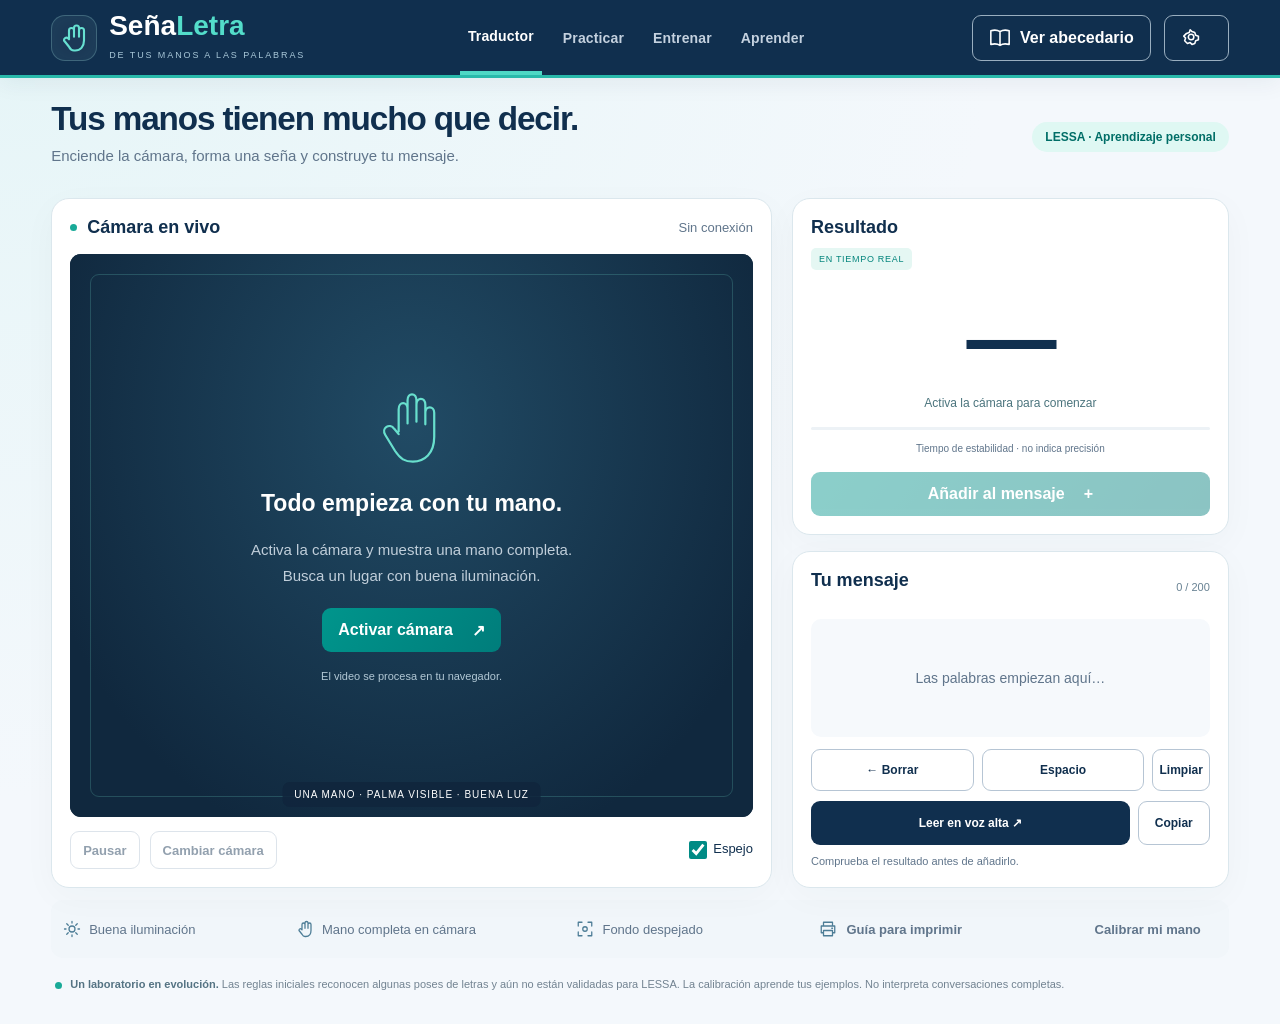
==== commit 80098940: "Añadir apartado Entrenar y mejorar C, estabilidad y movimientos" ====
--- a/senaletra/index.html
+++ b/senaletra/index.html
@@ -1,12 +1,12 @@
 <!doctype html><html lang="es"><head><meta charset="utf-8"><meta name="viewport" content="width=device-width,initial-scale=1"><meta name="theme-color" content="#0b1718"><meta name="description" content="SeñaLetra: laboratorio educativo de LESSA con cámara y aprendizaje por ejemplos personales."><title>SeñaLetra · Tus manos, tu voz</title><link rel="stylesheet" href="style.css"></head><body>
-<header><a class="brand" href="./"><span class="brandmark"><svg aria-hidden="true" class="icon" fill="none" stroke="currentColor" stroke-linecap="round" stroke-linejoin="round" stroke-width="1.7" viewbox="0 0 24 24"><path d="M8 13V6a2 2 0 0 1 4 0v5-7a2 2 0 0 1 4 0v7-5a2 2 0 0 1 4 0v8c0 5-3 8-7 8h-1c-2 0-3-1-4-3l-4-5a2 2 0 0 1 3-2l1 1Z"></path></svg></span><span class="brandname">Seña<span>Letra</span><small>DE TUS MANOS A LAS PALABRAS</small></span></a><nav><button class="nav active" id="translator" data-tab="translate">Traductor</button><button class="nav" id="practice" data-tab="practice">Practicar</button><button class="nav" data-tab="learn">Aprender</button></nav><div><button class="outline" id="guideButton"><svg aria-hidden="true" class="icon" fill="none" stroke="currentColor" stroke-linecap="round" stroke-linejoin="round" stroke-width="1.7" viewbox="0 0 24 24"><path d="M12 5c-3-2-6-2-10-1v15c4-1 7-1 10 1 3-2 6-2 10-1V4c-4-1-7-1-10 1Zm0 0v15"></path></svg><span>Ver abecedario</span></button><button aria-label="Calibración y ajustes" class="outline" id="settingsButton"><svg aria-hidden="true" class="icon" fill="none" stroke="currentColor" stroke-linecap="round" stroke-linejoin="round" stroke-width="1.7" viewbox="0 0 24 24"><path d="m10 3-1 3-3 1-3 3 2 2-1 3 3 3 3-1 2 2 3-1 1-3 3-1v-4l-3-1-1-3-3-1Z"></path><circle cx="11" cy="11" r="3"></circle></svg><span></span></button></div></header>
-<main><section class="heading"><div><h1>Tus manos tienen mucho que decir.</h1><p>Enciende la cámara, forma una seña y construye tu mensaje.</p></div><span class="badge">LESSA · Aprendizaje personal</span></section>
+<header><a class="brand" href="./"><span class="brandmark"><svg aria-hidden="true" class="icon" fill="none" stroke="currentColor" stroke-linecap="round" stroke-linejoin="round" stroke-width="1.7" viewbox="0 0 24 24"><path d="M8 13V6a2 2 0 0 1 4 0v5-7a2 2 0 0 1 4 0v7-5a2 2 0 0 1 4 0v8c0 5-3 8-7 8h-1c-2 0-3-1-4-3l-4-5a2 2 0 0 1 3-2l1 1Z"></path></svg></span><span class="brandname">Seña<span>Letra</span><small>DE TUS MANOS A LAS PALABRAS</small></span></a><nav><button class="nav active" id="translator" data-tab="translate">Traductor</button><button class="nav" id="practice" data-tab="practice">Practicar</button><button class="nav" data-tab="train">Entrenar</button><button class="nav" data-tab="learn">Aprender</button></nav><div><button class="outline" id="guideButton"><svg aria-hidden="true" class="icon" fill="none" stroke="currentColor" stroke-linecap="round" stroke-linejoin="round" stroke-width="1.7" viewbox="0 0 24 24"><path d="M12 5c-3-2-6-2-10-1v15c4-1 7-1 10 1 3-2 6-2 10-1V4c-4-1-7-1-10 1Zm0 0v15"></path></svg><span>Ver abecedario</span></button><button aria-label="Calibración y ajustes" class="outline" id="settingsButton"><svg aria-hidden="true" class="icon" fill="none" stroke="currentColor" stroke-linecap="round" stroke-linejoin="round" stroke-width="1.7" viewbox="0 0 24 24"><path d="m10 3-1 3-3 1-3 3 2 2-1 3 3 3 3-1 2 2 3-1 1-3 3-1v-4l-3-1-1-3-3-1Z"></path><circle cx="11" cy="11" r="3"></circle></svg><span></span></button></div></header>
+<main><section class="heading"><div><h1>Tus manos tienen mucho que decir.</h1><p>Enciende la cámara, forma una seña y construye tu mensaje.</p><span id="viewDescription" class="viewDescription"></span></div><span class="badge">LESSA · Aprendizaje personal</span></section>
 <section id="translateView"><div class="practicebar" id="practiceBar" hidden><span>Tu reto</span><strong id="target">L</strong><button id="nextTarget">Otra letra →</button><span id="practiceFeedback" role="status"></span></div>
 <div class="workspace"><article class="card camera"><div class="cardhead"><h2><span class="dot"></span> Cámara en vivo</h2><span id="status">Sin conexión</span></div><div class="feed"><video id="video" autoplay muted playsinline></video><canvas id="overlay"></canvas><div class="frameMarks" aria-hidden="true"></div><div id="empty"><div class="handIcon" aria-hidden="true"><svg viewBox="0 0 80 90" fill="none"><path d="M25 50V25c0-9 10-9 10 0v16-26c0-9 10-9 10 0v24-19c0-9 10-9 10 0v22-13c0-8 10-8 10 0v27c0 19-11 28-24 28-9 0-14-3-20-12L10 54c-5-8 5-14 10-7l5 6" stroke="currentColor" stroke-width="2.5" stroke-linecap="round" stroke-linejoin="round"/></svg></div><h3>Todo empieza con tu mano.</h3><p>Activa la cámara y muestra una mano completa.<br>Busca un lugar con buena iluminación.</p><button class="primary" id="start">Activar cámara <span>↗</span></button><small>El video se procesa en tu navegador.</small></div><span id="hint">UNA MANO · PALMA VISIBLE · BUENA LUZ</span></div><div class="cameraControls"><button id="pause" disabled>Pausar</button><button id="switch" disabled>Cambiar cámara</button><label><input type="checkbox" id="mirror" checked> Espejo</label></div><div id="cameraAlert" class="alert" hidden role="alert"><p id="cameraErrorText"></p><button id="retryDetector">Reintentar detector</button></div></article>
-<aside class="results"><article class="card detection"><div class="cardhead"><h2>Resultado</h2><span class="tag">EN TIEMPO REAL</span></div><div id="letter" aria-live="polite">—</div><span id="stable">Activa la cámara para comenzar</span><div class="meter"><i id="progress"></i></div><small class="meterLabel">Tiempo de estabilidad · no indica precisión</small><button class="primary" id="confirm" disabled>Añadir al mensaje <span>+</span></button></article><article class="card word"><div class="cardhead"><h2>Tu mensaje</h2><span id="charCount">0 / 200</span></div><div id="word" aria-live="polite"><span class="placeholder">Las palabras empiezan aquí…</span></div><div class="editControls"><button id="erase">← Borrar</button><button id="space">Espacio</button><button id="clear">Limpiar</button></div><div class="messageActions"><button class="dark" id="speak">Leer en voz alta ↗</button><button id="copy">Copiar</button></div><small id="message" role="status">Comprueba el resultado antes de añadirlo.</small></article></aside></div>
+<aside class="results"><article class="card detection"><div class="cardhead"><h2>Resultado</h2><span class="tag">EN TIEMPO REAL</span></div><div id="letter" aria-live="polite">—</div><span id="stable">Activa la cámara para comenzar</span><div class="meter"><i id="progress"></i></div><small class="meterLabel">Tiempo de estabilidad · no indica precisión</small><button class="primary" id="confirm" disabled>Añadir al mensaje <span>+</span></button></article><article class="card word"><div class="cardhead"><h2>Tu mensaje</h2><span id="charCount">0 / 200</span></div><div id="word" aria-live="polite"><span class="placeholder">Las palabras empiezan aquí…</span></div><div class="editControls"><button id="erase">← Borrar</button><button id="space">Espacio</button><button id="clear">Limpiar</button></div><div class="messageActions"><button class="dark" id="speak">Leer en voz alta ↗</button><button id="copy">Copiar</button></div><small id="message" role="status">Comprueba el resultado antes de añadirlo.</small></article></aside><article id="trainView" class="card trainingPanel" hidden><div class="cardhead"><h2>Entrena con tu mano</h2><span class="tag">LESSA · EJEMPLOS LOCALES</span></div><p>Usa una referencia real de LESSA y enseña al sistema cómo haces una letra o una seña con una mano.</p><button id="trainingGuide" class="outlineLight">Ver referencia de esta letra</button><div class="trainingReference"><img id="trainingImage" src="assets/A.png" alt="Referencia LESSA de A"><div><strong id="trainingLabel">A · posición</strong><p id="trainingInstructions">Mantén la posición de la referencia sin mover la mano.</p><span id="availabilityBadge">Regla inicial experimental</span></div></div><div class="trainingGrid"><label>Etiqueta<select id="trainLetter"></select></label><label>O escribe una seña<input id="customLabel" maxlength="24" placeholder="Ej. una palabra validada"></label></div><label>Tipo de ejemplo<select id="captureMode"><option value="static">Posición fija · letras</option><option value="motion">Movimiento · una seña completa</option></select></label><p class="tip">1. Consulta la referencia. 2. Captura una posición o un movimiento. 3. Revisa y guarda el ejemplo. Repite al menos 3 veces variando un poco el ángulo; para J y Z utiliza movimiento y distintas velocidades.</p><label>Grupo de ejemplos<select id="trainingPurpose"><option value="train">Enseñar al sistema</option><option value="evaluate">Evaluar sin guardar el ejemplo</option></select></label><div class="captureActions"><button class="primary" id="capture">Capturar ejemplo</button><button id="finishCapture" disabled>Terminar movimiento</button></div><p id="trainingStatus" role="status"></p><div id="captureReview" class="captureReview" hidden><strong id="captureSummary"></strong><p>Comprueba que hiciste la seña correcta. Este ejemplo no se añadirá hasta que lo guardes.</p><button id="saveCapture" class="primary">Guardar ejemplo</button><button id="discardCapture">Descartar</button></div><div class="trainingSummary"><div><strong id="trainedCount">0</strong><span>Señas con ejemplos</span></div><div><strong id="testScore">—</strong><span>Pruebas personales</span></div></div><div id="evaluationResult" role="status"></div><div id="sampleCounts"></div><div class="trainingTools"><button id="exportSamples">Exportar ejemplos</button><label class="fileButton">Importar ejemplos<input type="file" id="importSamples" accept="application/json,.json" hidden></label><button id="deleteLabel">Borrar esta seña</button></div><label class="setting"><input id="auto" type="checkbox"> Añadir letras automáticamente tras 1,5 s estables</label><label class="setting"><input id="autoMotion" type="checkbox"> Detectar automáticamente movimientos entrenados</label><small>Realiza una seña y mantén la mano quieta al terminar. Necesita ejemplos guardados de esa seña.</small><div class="motionTools"><p>Puedes probar un movimiento manualmente o activar la detección automática. La prueba no agrega ejemplos al entrenamiento.</p><button id="testMotion" class="dark">Reconocer movimiento</button></div><p class="notice">Las muestras guardan coordenadas de una mano, no video. La variación de velocidad se compensa de forma experimental; no equivale a un modelo validado con muchas personas. No se admiten aún señas de dos manos ni rasgos faciales.</p></article></div>
 <footer><span><svg aria-hidden="true" class="icon" fill="none" stroke="currentColor" stroke-linecap="round" stroke-linejoin="round" stroke-width="1.7" viewbox="0 0 24 24"><circle cx="12" cy="12" r="4"></circle><path d="M12 2v2m0 16v2M2 12h2m16 0h2M5 5l2 2m10 10 2 2M5 19l2-2M17 7l2-2"></path></svg>Buena iluminación</span><span><svg aria-hidden="true" class="icon" fill="none" stroke="currentColor" stroke-linecap="round" stroke-linejoin="round" stroke-width="1.7" viewbox="0 0 24 24"><path d="M8 13V6a2 2 0 0 1 4 0v5-7a2 2 0 0 1 4 0v7-5a2 2 0 0 1 4 0v8c0 5-3 8-7 8h-1c-2 0-3-1-4-3l-4-5a2 2 0 0 1 3-2l1 1Z"></path></svg>Mano completa en cámara</span><span><svg aria-hidden="true" class="icon" fill="none" stroke="currentColor" stroke-linecap="round" stroke-linejoin="round" stroke-width="1.7" viewbox="0 0 24 24"><path d="M8 3H3v5m13-5h5v5M3 16v5h5m13-5v5h-5"></path><circle cx="12" cy="12" r="3"></circle></svg>Fondo despejado</span><button id="printGuide"><svg aria-hidden="true" class="icon" fill="none" stroke="currentColor" stroke-linecap="round" stroke-linejoin="round" stroke-width="1.7" viewbox="0 0 24 24"><path d="M6 8V3h12v5M6 17H3V8h18v9h-3M6 14h12v7H6v-7Zm11-3h1"></path></svg><span>Guía para imprimir</span></button><button id="trainShortcut">Calibrar mi mano</button></footer>
 <div class="scope"><span class="dot"></span><p><strong>Un laboratorio en evolución.</strong> Las reglas iniciales reconocen algunas poses de letras y aún no están validadas para LESSA. La calibración aprende tus ejemplos. No interpreta conversaciones completas.</p></div></section>
 <section id="learnView" hidden><div class="sectionTitle"><span class="eyebrow">REFERENCIAS REALES</span><h2>Aprender de quienes la conocen.</h2><p>Materiales de LESSA para consultar y comprobar tus señas. No sustituimos estas referencias por ilustraciones inventadas.</p></div><div class="resourceGrid"><a class="resource" href="https://sites.google.com/clases.edu.sv/lessa/recursos-m%C3%B3dulo-2" target="_blank" rel="noopener"><span>01 / ABECEDARIO</span><div class="resourceArt letters" aria-hidden="true">Aa<span>↗</span></div><h3>Letras y números</h3><p>Láminas del abecedario y números salvadoreños, además de materiales sobre gramática.</p><strong>Consultar material ↗</strong></a><a class="resource" href="https://sites.google.com/clases.edu.sv/lessa/m%C3%B3dulo-2" target="_blank" rel="noopener"><span>02 / EN MOVIMIENTO</span><div class="resourceArt videoArt" aria-hidden="true">▷</div><h3>Demostraciones en video</h3><p>Videolecciones en situaciones escolares para observar movimiento, contexto y expresión.</p><strong>Ver lecciones ↗</strong></a><a class="resource" href="https://editorial.ues.edu.sv/dees-lessa/" target="_blank" rel="noopener"><span>03 / UNIVERSIDAD DE EL SALVADOR</span><div class="resourceArt bookArt" aria-hidden="true">LESSA<span>UES</span></div><h3>Diccionario especializado</h3><p>Referencia de vocabulario universitario, con imágenes y enlaces a demostraciones mediante QR.</p><strong>Abrir diccionario ↗</strong></a></div><div class="learningNote"><h3>Una lengua con identidad propia.</h3><p>LESSA tiene gramática, expresiones y variaciones propias. Deletrear letras es una parte del proyecto; comprender una conversación requiere mucho más que reconocer una mano.</p></div></section>
 </main>
-<dialog id="settings"><div class="dialoghead"><div><span class="eyebrow">APRENDIZAJE PERSONAL</span><h2>Tu seña. Tus ejemplos.</h2></div><button data-close="settings" aria-label="Cerrar">✕</button></div><p>Usa una referencia real de LESSA y enseña al sistema cómo haces una letra o una seña con una mano.</p><a class="textLink" href="https://sites.google.com/clases.edu.sv/lessa/recursos-m%C3%B3dulo-2" target="_blank" rel="noopener">Consultar abecedario de referencia ↗</a><div class="trainingGrid"><label>Etiqueta<select id="trainLetter"></select></label><label>O escribe una seña<input id="customLabel" maxlength="24" placeholder="Ej. una palabra validada"></label></div><label>Tipo de ejemplo<select id="captureMode"><option value="static">Posición fija · letras</option><option value="motion">Movimiento · una seña completa</option></select></label><p class="tip">Posición: mantén la seña 2,5 s. Movimiento: tras la cuenta atrás, realiza una seña completa y pulsa «Terminar». Repite al menos 3 veces con pequeñas variaciones. Para movimientos, captura también ejemplos lentos y rápidos.</p><div class="captureActions"><button class="primary" id="capture">Capturar ejemplo</button><button id="finishCapture" disabled>Terminar movimiento</button></div><p id="trainingStatus" role="status"></p><div id="sampleCounts"></div><div class="trainingTools"><button id="exportSamples">Exportar ejemplos</button><label class="fileButton">Importar ejemplos<input type="file" id="importSamples" accept="application/json,.json" hidden></label><button id="deleteLabel">Borrar esta seña</button></div><label class="setting"><input id="auto" type="checkbox"> Añadir letras automáticamente tras 1,5 s estables</label><div class="motionTools"><p>Para comprobar una seña con movimiento, cierra este panel y pulsa «Reconocer movimiento». La velocidad se compara mediante alineación temporal.</p><button id="testMotion" class="dark">Reconocer movimiento</button></div><p class="notice">Las muestras guardan coordenadas de una mano, no video. La variación de velocidad se compensa de forma experimental; no equivale a un modelo validado con muchas personas. No se admiten aún señas de dos manos ni rasgos faciales.</p></dialog>
+<dialog id="settings"></dialog>
 <button id="motionFloating" hidden>Terminar y reconocer →</button><script type="module" src="app.js"></script><dialog id="guide"><div class="dialoghead"><div><h2>Guía visual del abecedario</h2><p>Selecciona una letra para verla en detalle.</p></div><button data-close="guide" aria-label="Cerrar guía">✕</button></div><p class="notice">Referencia educativa de LESSA · Módulo 2. Las flechas y trazos indican movimiento. Consulta la lámina original para ver la fuente completa.</p><div id="alphabet"></div><div class="guideCredit"><a href="https://sites.google.com/clases.edu.sv/lessa/recursos-m%C3%B3dulo-2" target="_blank" rel="noopener">Fuente: Curso de alfabetización en LESSA · Recursos Módulo 2 ↗</a><button id="fullAlphabet">Ver lámina completa</button></div></dialog><dialog id="detail"><div class="dialoghead"><h2 id="detailTitle">Letra A</h2><button data-close="detail" aria-label="Cerrar detalle">✕</button></div><img id="detailImage" alt=""><p id="detailText"></p><button id="calibrateFromGuide" class="primary">Calibrar esta letra</button><small>Ilustración extraída de la lámina educativa LESSA, Módulo 2. No constituye un ejemplo de entrenamiento.</small></dialog></body></html>
--- a/senaletra/style.css
+++ b/senaletra/style.css
@@ -48,3 +48,5 @@
 @media(max-width:540px){.results{grid-template-columns:1fr}.feed{height:340px;min-height:320px}.trainingGrid{grid-template-columns:1fr}.captureActions{flex-wrap:wrap}#alphabet{grid-template-columns:repeat(3,minmax(0,1fr))}#alphabet img{height:98px}dialog{padding:20px}header>div{gap:4px}.brandname small{display:none}.heading h1{font-size:27px}.heading p{font-size:13px}#hint{font-size:8px;letter-spacing:.5px}}
 @media(prefers-reduced-motion:reduce){*{transition:none!important}}
 [hidden]{display:none!important}
+.trainingWorkspace{grid-template-columns:minmax(0,1.3fr) minmax(0,1fr);align-items:start}.trainingWorkspace .camera{position:sticky;top:20px}.trainingWorkspace .feed{min-height:380px}.trainingPanel{padding:24px}.trainingPanel>p{font-size:13px}.trainingPanel select{display:block;width:100%;margin:6px 0 0;padding:10px;font-size:13px}.trainingPanel label{font-size:12px;display:block;margin:12px 0}.trainingPanel .trainingTools label{margin:0}.trainingPanel .outlineLight{font-size:12px;color:#008c83;background:#edf8f6;border-color:#b9e2d9}.trainingReference{display:flex;gap:16px;align-items:center;margin:16px 0;padding:15px;background:#f4f8fc;border:1px solid #dde7ee;border-radius:12px}.trainingReference img{width:110px;height:110px;object-fit:contain;border-radius:10px}.trainingReference strong{font-size:15px}.trainingReference p{font-size:11px;margin:7px 0}.trainingReference span{display:inline-block;font-size:10px;color:#00877c;background:#ddf4ee;border-radius:7px;padding:6px 8px}.trainingSummary{display:grid;grid-template-columns:1fr 1fr;gap:12px;margin:18px 0}.trainingSummary>div{border:1px solid #dde7ee;border-radius:10px;padding:14px;background:#f7fafc}.trainingSummary strong{display:block;font-size:24px;color:#008b83}.trainingSummary span{font-size:11px;color:#688090}.captureReview{padding:15px;background:#e8f7f2;border:1px solid #afdccc;border-radius:12px;margin:15px 0}.captureReview strong{font-size:12px}.captureReview p{font-size:11px;margin:9px 0}.captureReview button{font-size:11px}.testSuccess,.testNeedsWork{font-size:12px;padding:12px;border-radius:9px;margin-bottom:12px}.testSuccess{background:#e6f7ed;color:#196b49}.testNeedsWork{background:#fff3df;color:#865f21}.viewDescription{display:block;font-size:12px;color:#008c83;margin-top:7px}.trainingPanel .tip{font-size:12px}.trainingPanel .motionTools p,.trainingPanel .notice{font-size:11px}.trainingPanel #trainingStatus{font-size:13px;min-height:20px}.trainingPanel .trainingGrid{margin-top:5px}.trainingPanel input:not([type]){min-width:0}.trainingPanel .trainingTools{margin:16px 0}.trainingPanel .captureActions{flex-wrap:wrap}nav{gap:13px}.nav{font-size:14px}
+@media(max-width:999px){.trainingWorkspace{grid-template-columns:1fr}.trainingWorkspace .camera{position:static}.trainingPanel{padding:20px}.trainingWorkspace .feed{min-height:340px}}@media(max-width:540px){nav{gap:4px}.nav{font-size:12px!important;padding:0 7px!important}.trainingReference img{width:85px;height:85px}.trainingReference{padding:12px;gap:12px}.trainingPanel{padding:16px}.trainingSummary>div{padding:12px}}
